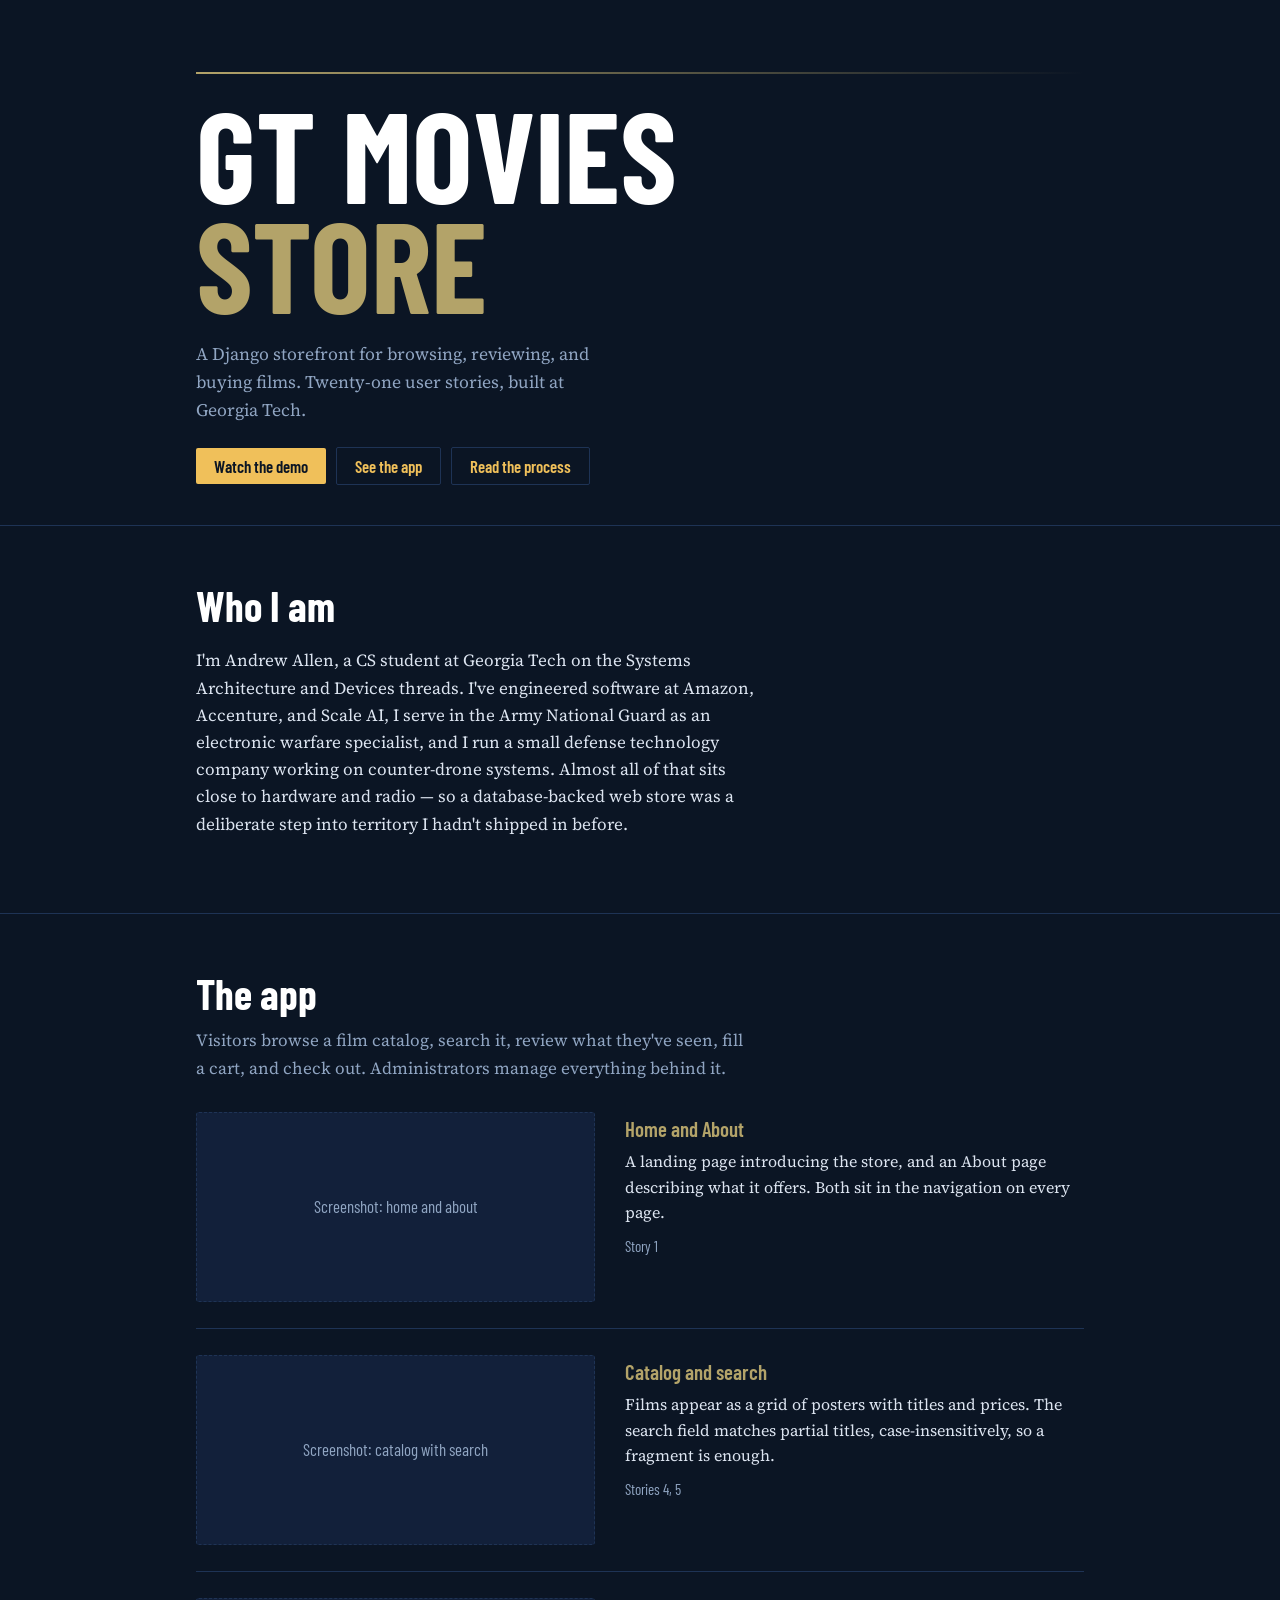
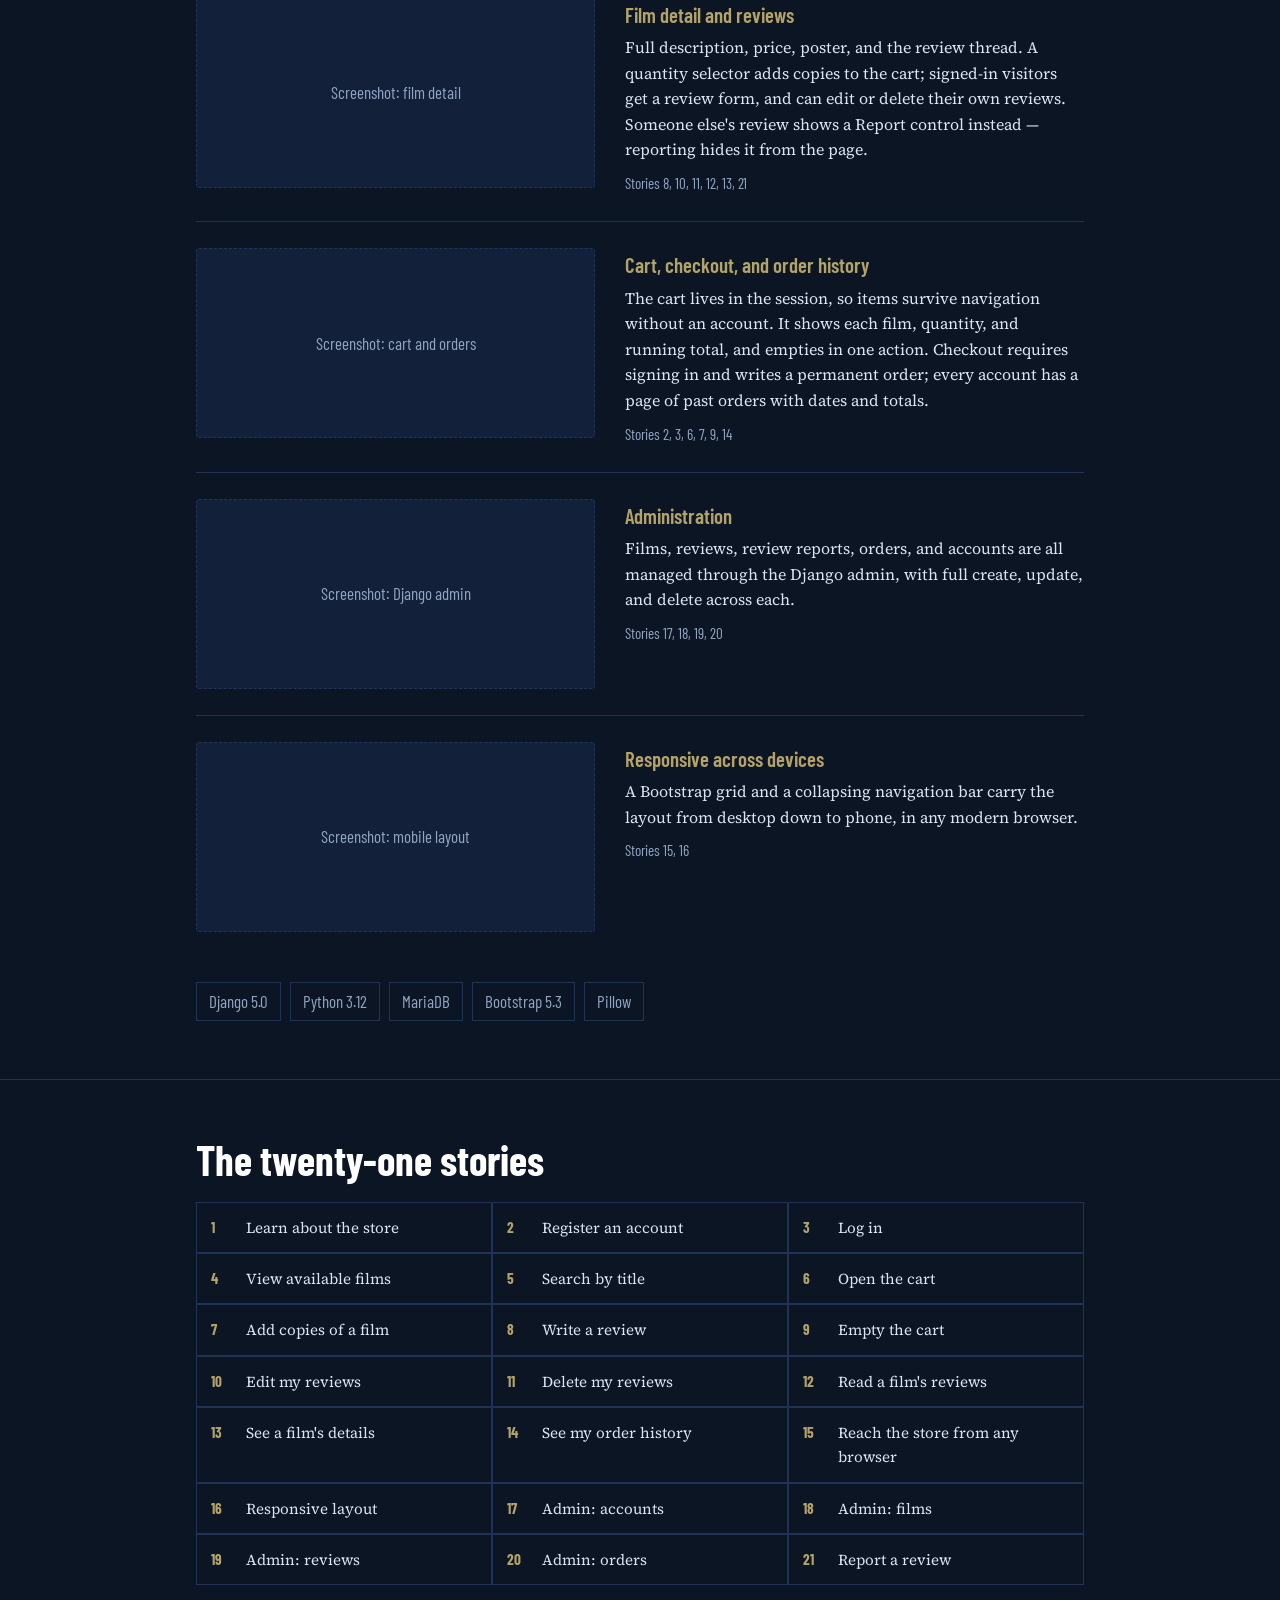
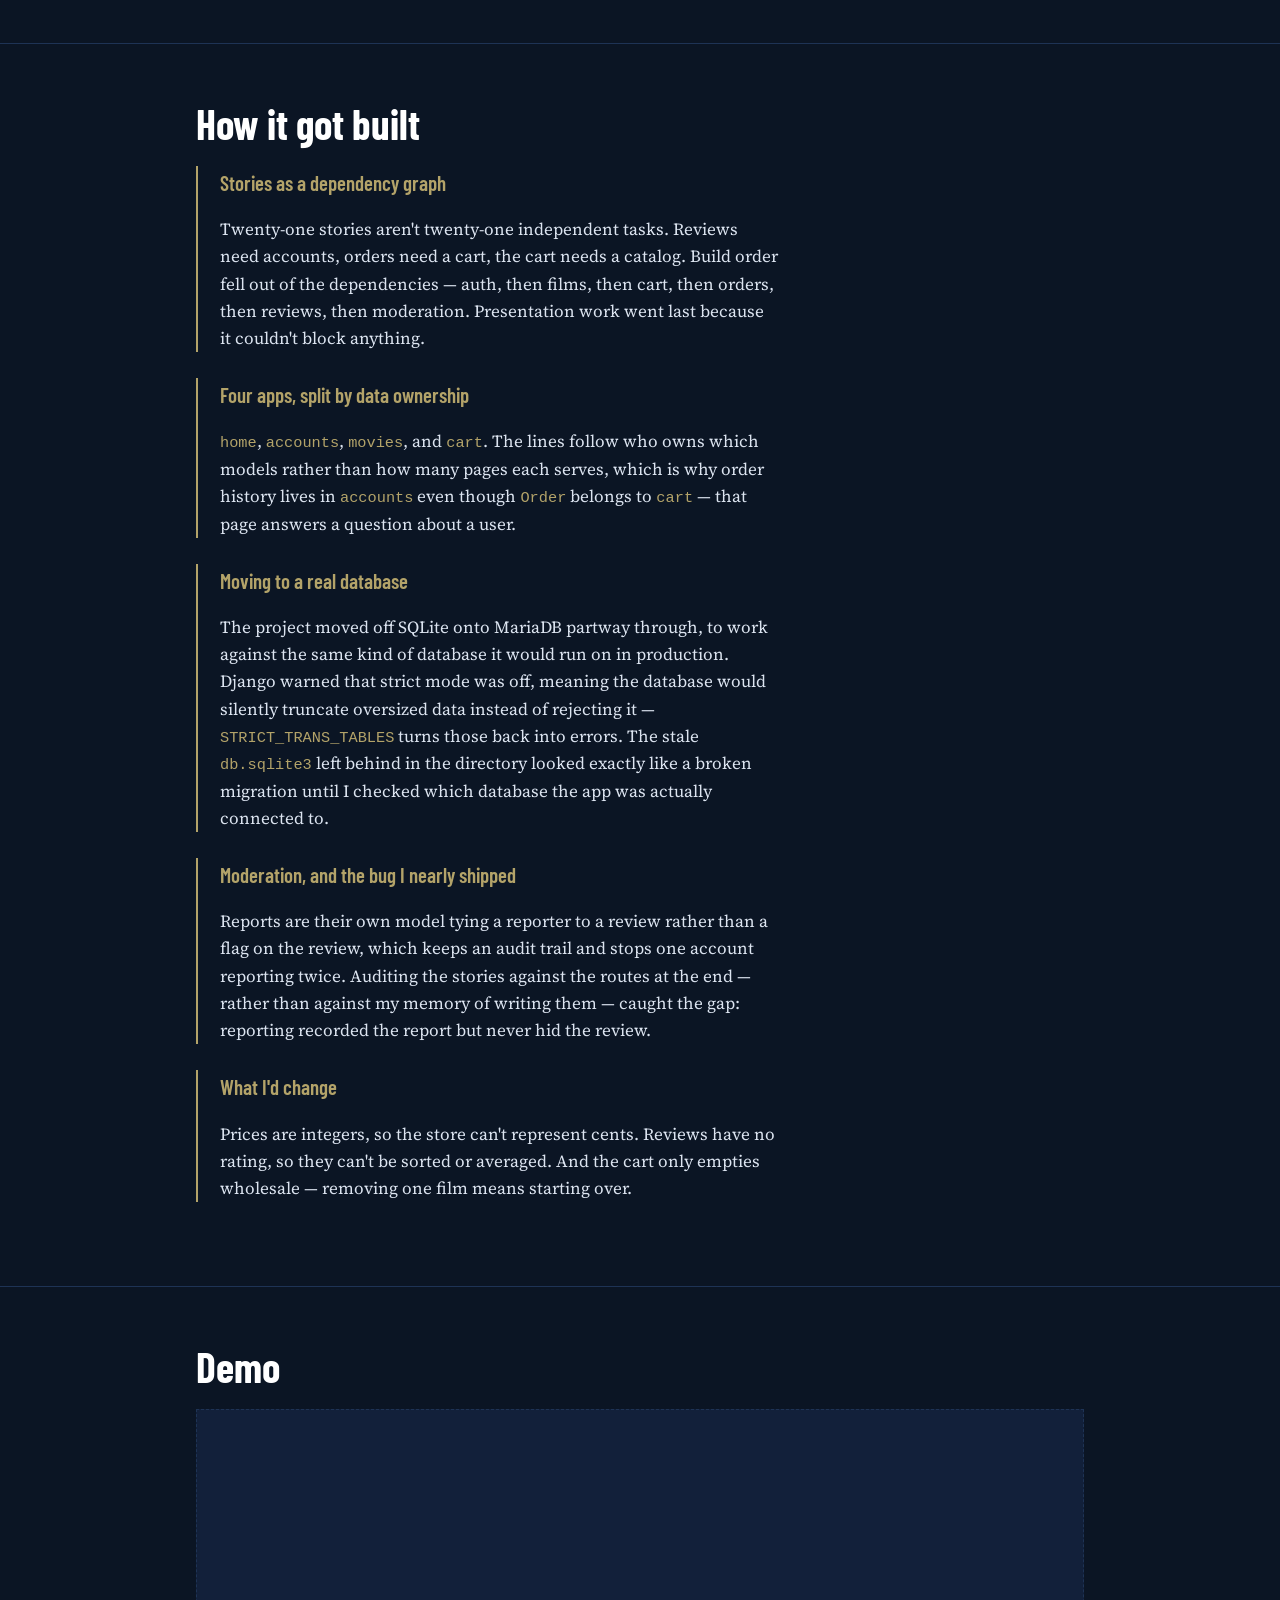
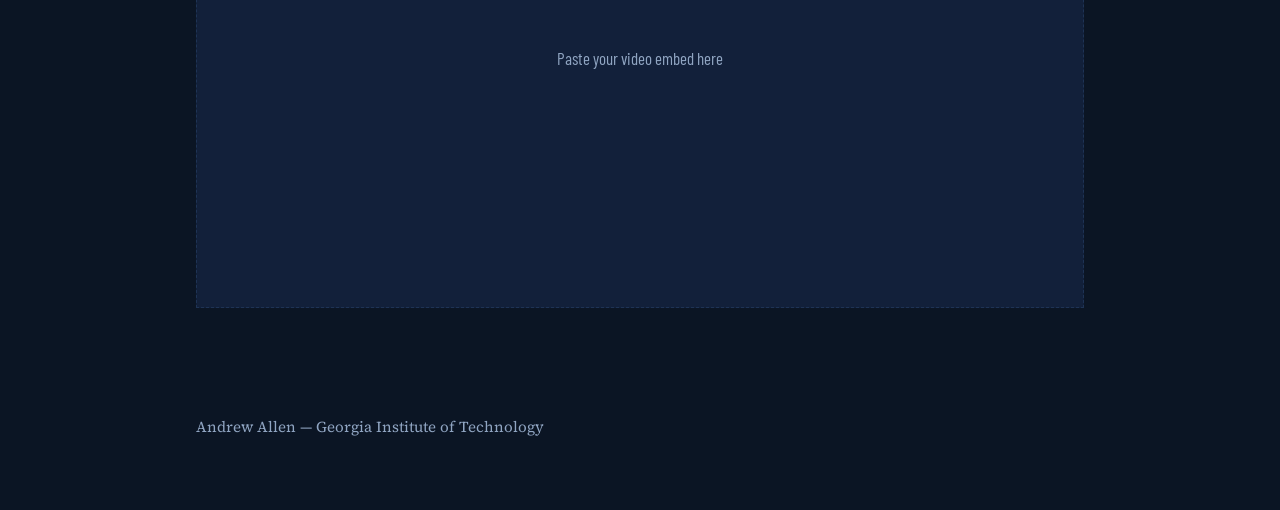
==== index.html @ 169faeeb "Create index.html for GT Movies Store website This HTML file serves as the main structure for the GT" ====
<!DOCTYPE html>
<html lang="en">
<head>
<meta charset="utf-8" />
<meta name="viewport" content="width=device-width, initial-scale=1" />
<title>GT Movies Store — Andrew Allen</title>
<link rel="preconnect" href="https://fonts.googleapis.com">
<link rel="preconnect" href="https://fonts.gstatic.com" crossorigin>
<link href="https://fonts.googleapis.com/css2?family=Barlow+Condensed:wght@500;600;700&family=Source+Serif+4:opsz,wght@8..60,400;8..60,600&display=swap" rel="stylesheet">
<style>
  :root{
    --bg:#0B1524;
    --surface:#12203A;
    --line:#1E3355;
    --gold:#B3A369;
    --amber:#F0C05A;
    --text:#DCE4F0;
    --muted:#90A5C2;
  }

  *{box-sizing:border-box;}
  html{scroll-behavior:smooth;}
  @media (prefers-reduced-motion: reduce){
    html{scroll-behavior:auto;}
    *{animation:none !important; transition:none !important;}
  }

  body{
    margin:0;
    background:var(--bg);
    color:var(--text);
    font-family:"Source Serif 4", Georgia, serif;
    font-size:1.0625rem;
    line-height:1.6;
    -webkit-font-smoothing:antialiased;
  }

  a{color:var(--amber); text-underline-offset:3px;}
  a:focus-visible{outline:2px solid var(--amber); outline-offset:3px;}

  code{font-family:ui-monospace, SFMono-Regular, Menlo, monospace; font-size:.9em; color:var(--gold);}

  .wrap{max-width:940px; margin:0 auto; padding:0 26px;}

  /* Hero */
  .marquee{border-bottom:1px solid var(--line); padding:72px 0 44px;}
  .marquee .rule{
    height:2px;
    background:linear-gradient(90deg, var(--gold), rgba(179,163,105,0));
    margin-bottom:24px;
  }
  .marquee h1{
    font-family:"Barlow Condensed", Impact, sans-serif;
    font-weight:700;
    text-transform:uppercase;
    font-size:clamp(3rem, 11vw, 8rem);
    line-height:.86;
    margin:0;
    color:#fff;
  }
  .marquee h1 span{display:block; color:var(--gold);}
  .standfirst{font-size:1.1rem; color:var(--muted); max-width:48ch; margin:22px 0 0;}
  .jump{display:flex; flex-wrap:wrap; gap:10px; margin:28px 0 0; padding:0; list-style:none;}
  .jump a{
    font-family:"Barlow Condensed", sans-serif;
    font-weight:600; font-size:1.05rem;
    color:var(--bg); background:var(--amber);
    padding:8px 18px; border-radius:2px; text-decoration:none;
  }
  .jump a.ghost{background:transparent; color:var(--amber); border:1px solid var(--line);}

  /* Sections */
  section{padding:58px 0; border-bottom:1px solid var(--line);}
  section:last-of-type{border-bottom:0;}
  h2{
    font-family:"Barlow Condensed", sans-serif;
    font-weight:700;
    font-size:clamp(1.8rem, 4vw, 2.6rem);
    line-height:1.05; margin:0 0 20px; color:#fff;
  }
  h3{
    font-family:"Barlow Condensed", sans-serif;
    font-weight:600; font-size:1.3rem;
    margin:0 0 4px; color:var(--gold);
  }
  p{max-width:62ch;}
  .lede{color:var(--muted); max-width:62ch; margin:-8px 0 30px;}

  /* Screens */
  .screen{
    display:grid;
    grid-template-columns:minmax(0,1fr) minmax(0,1.15fr);
    gap:30px; align-items:start;
    padding:26px 0; border-top:1px solid var(--line);
  }
  .screen:first-of-type{border-top:0; padding-top:0;}
  .screen p{margin:0; font-size:1rem;}
  .tag{
    display:block; margin-top:8px;
    font-family:"Barlow Condensed", sans-serif;
    font-size:.95rem; color:var(--muted);
  }
  .shot{
    background:var(--surface); border:1px dashed var(--line); border-radius:3px;
    min-height:190px; display:flex; align-items:center; justify-content:center;
    text-align:center; color:var(--muted);
    font-family:"Barlow Condensed", sans-serif; padding:18px;
  }
  .shot img{width:100%; height:auto; display:block; border-radius:3px;}

  /* Stories */
  .stories{
    list-style:none; padding:0; margin:0;
    display:grid; grid-template-columns:repeat(auto-fill, minmax(240px,1fr));
    gap:2px; background:var(--line); border:1px solid var(--line);
  }
  .stories li{
    background:var(--bg); padding:12px 14px;
    display:flex; gap:11px; align-items:baseline; font-size:.95rem;
  }
  .stories .n{
    font-family:"Barlow Condensed", sans-serif; font-weight:700;
    color:var(--gold); min-width:1.6em;
  }

  /* Process */
  .log{border-left:2px solid var(--gold); padding-left:22px; margin:0 0 26px;}

  .stack{list-style:none; padding:0; margin:24px 0 0; display:flex; flex-wrap:wrap; gap:9px;}
  .stack li{
    border:1px solid var(--line); padding:5px 12px;
    font-family:"Barlow Condensed", sans-serif; color:var(--muted);
  }

  /* Video */
  .video{
    background:var(--surface); border:1px dashed var(--line);
    aspect-ratio:16/9; display:flex; align-items:center; justify-content:center;
    text-align:center; padding:22px; color:var(--muted);
    font-family:"Barlow Condensed", sans-serif;
  }
  .video iframe{width:100%; height:100%; border:0;}

  footer{padding:34px 0 56px; color:var(--muted); font-size:.95rem;}


  @media (max-width:720px){
    .screen{grid-template-columns:1fr; gap:16px;}
    section{padding:44px 0;}
    .marquee{padding:48px 0 34px;}
  }
</style>
</head>
<body>

<header class="marquee">
  <div class="wrap">
    <div class="rule"></div>
    <h1>GT Movies<span>Store</span></h1>
    <p class="standfirst">A Django storefront for browsing, reviewing, and buying films. Twenty-one user stories, built at Georgia Tech.</p>
    <ul class="jump">
      <li><a href="#demo">Watch the demo</a></li>
      <li><a href="#app" class="ghost">See the app</a></li>
      <li><a href="#process" class="ghost">Read the process</a></li>
    </ul>
  </div>
</header>

<section id="about">
  <div class="wrap">
    <h2>Who I am</h2>
    <p>I'm Andrew Allen, a CS student at Georgia Tech on the Systems Architecture and Devices threads. I've engineered software at Amazon, Accenture, and Scale AI, I serve in the Army National Guard as an electronic warfare specialist, and I run a small defense technology company working on counter-drone systems. Almost all of that sits close to hardware and radio — so a database-backed web store was a deliberate step into territory I hadn't shipped in before.</p>
  </div>
</section>

<section id="app">
  <div class="wrap">
    <h2>The app</h2>
    <p class="lede">Visitors browse a film catalog, search it, review what they've seen, fill a cart, and check out. Administrators manage everything behind it.</p>

    <div class="screen">
      <div class="shot">Screenshot: home and about</div>
      <div>
        <h3>Home and About</h3>
        <p>A landing page introducing the store, and an About page describing what it offers. Both sit in the navigation on every page.</p>
        <span class="tag">Story 1</span>
      </div>
    </div>

    <div class="screen">
      <div class="shot">Screenshot: catalog with search</div>
      <div>
        <h3>Catalog and search</h3>
        <p>Films appear as a grid of posters with titles and prices. The search field matches partial titles, case-insensitively, so a fragment is enough.</p>
        <span class="tag">Stories 4, 5</span>
      </div>
    </div>

    <div class="screen">
      <div class="shot">Screenshot: film detail</div>
      <div>
        <h3>Film detail and reviews</h3>
        <p>Full description, price, poster, and the review thread. A quantity selector adds copies to the cart; signed-in visitors get a review form, and can edit or delete their own reviews. Someone else's review shows a Report control instead — reporting hides it from the page.</p>
        <span class="tag">Stories 8, 10, 11, 12, 13, 21</span>
      </div>
    </div>

    <div class="screen">
      <div class="shot">Screenshot: cart and orders</div>
      <div>
        <h3>Cart, checkout, and order history</h3>
        <p>The cart lives in the session, so items survive navigation without an account. It shows each film, quantity, and running total, and empties in one action. Checkout requires signing in and writes a permanent order; every account has a page of past orders with dates and totals.</p>
        <span class="tag">Stories 2, 3, 6, 7, 9, 14</span>
      </div>
    </div>

    <div class="screen">
      <div class="shot">Screenshot: Django admin</div>
      <div>
        <h3>Administration</h3>
        <p>Films, reviews, review reports, orders, and accounts are all managed through the Django admin, with full create, update, and delete across each.</p>
        <span class="tag">Stories 17, 18, 19, 20</span>
      </div>
    </div>

    <div class="screen">
      <div class="shot">Screenshot: mobile layout</div>
      <div>
        <h3>Responsive across devices</h3>
        <p>A Bootstrap grid and a collapsing navigation bar carry the layout from desktop down to phone, in any modern browser.</p>
        <span class="tag">Stories 15, 16</span>
      </div>
    </div>

    <ul class="stack">
      <li>Django 5.0</li>
      <li>Python 3.12</li>
      <li>MariaDB</li>
      <li>Bootstrap 5.3</li>
      <li>Pillow</li>
    </ul>
  </div>
</section>

<section id="stories">
  <div class="wrap">
    <h2>The twenty-one stories</h2>
    <ul class="stories">
      <li><span class="n">1</span><span>Learn about the store</span></li>
      <li><span class="n">2</span><span>Register an account</span></li>
      <li><span class="n">3</span><span>Log in</span></li>
      <li><span class="n">4</span><span>View available films</span></li>
      <li><span class="n">5</span><span>Search by title</span></li>
      <li><span class="n">6</span><span>Open the cart</span></li>
      <li><span class="n">7</span><span>Add copies of a film</span></li>
      <li><span class="n">8</span><span>Write a review</span></li>
      <li><span class="n">9</span><span>Empty the cart</span></li>
      <li><span class="n">10</span><span>Edit my reviews</span></li>
      <li><span class="n">11</span><span>Delete my reviews</span></li>
      <li><span class="n">12</span><span>Read a film's reviews</span></li>
      <li><span class="n">13</span><span>See a film's details</span></li>
      <li><span class="n">14</span><span>See my order history</span></li>
      <li><span class="n">15</span><span>Reach the store from any browser</span></li>
      <li><span class="n">16</span><span>Responsive layout</span></li>
      <li><span class="n">17</span><span>Admin: accounts</span></li>
      <li><span class="n">18</span><span>Admin: films</span></li>
      <li><span class="n">19</span><span>Admin: reviews</span></li>
      <li><span class="n">20</span><span>Admin: orders</span></li>
      <li><span class="n">21</span><span>Report a review</span></li>
    </ul>
  </div>
</section>

<section id="process">
  <div class="wrap">
    <h2>How it got built</h2>

    <div class="log">
      <h3>Stories as a dependency graph</h3>
      <p>Twenty-one stories aren't twenty-one independent tasks. Reviews need accounts, orders need a cart, the cart needs a catalog. Build order fell out of the dependencies — auth, then films, then cart, then orders, then reviews, then moderation. Presentation work went last because it couldn't block anything.</p>
    </div>

    <div class="log">
      <h3>Four apps, split by data ownership</h3>
      <p><code>home</code>, <code>accounts</code>, <code>movies</code>, and <code>cart</code>. The lines follow who owns which models rather than how many pages each serves, which is why order history lives in <code>accounts</code> even though <code>Order</code> belongs to <code>cart</code> — that page answers a question about a user.</p>
    </div>

    <div class="log">
      <h3>Moving to a real database</h3>
      <!-- Optional: add a sentence here on why you moved off SQLite. -->
      <p>The project moved off SQLite onto MariaDB partway through, to work against the same kind of database it would run on in production. Django warned that strict mode was off, meaning the database would silently truncate oversized data instead of rejecting it — <code>STRICT_TRANS_TABLES</code> turns those back into errors. The stale <code>db.sqlite3</code> left behind in the directory looked exactly like a broken migration until I checked which database the app was actually connected to.</p>
    </div>

    <div class="log">
      <h3>Moderation, and the bug I nearly shipped</h3>
      <p>Reports are their own model tying a reporter to a review rather than a flag on the review, which keeps an audit trail and stops one account reporting twice. Auditing the stories against the routes at the end — rather than against my memory of writing them — caught the gap: reporting recorded the report but never hid the review.</p>
    </div>

    <div class="log">
      <h3>What I'd change</h3>
      <p>Prices are integers, so the store can't represent cents. Reviews have no rating, so they can't be sorted or averaged. And the cart only empties wholesale — removing one film means starting over.</p>
    </div>
  </div>
</section>

<section id="demo">
  <div class="wrap">
    <h2>Demo</h2>
    <div class="video">
      <!--
        Replace with your embed:
        <iframe src="https://www.youtube.com/embed/VIDEO_ID"
                title="GT Movies Store demo" allowfullscreen></iframe>
      -->
      Paste your video embed here
    </div>
  </div>
</section>

<footer>
  <div class="wrap">
    <!-- Optional: add your live site and a contact link here. -->
    <p>Andrew Allen — Georgia Institute of Technology</p>
  </div>
</footer>

</body>
</html>
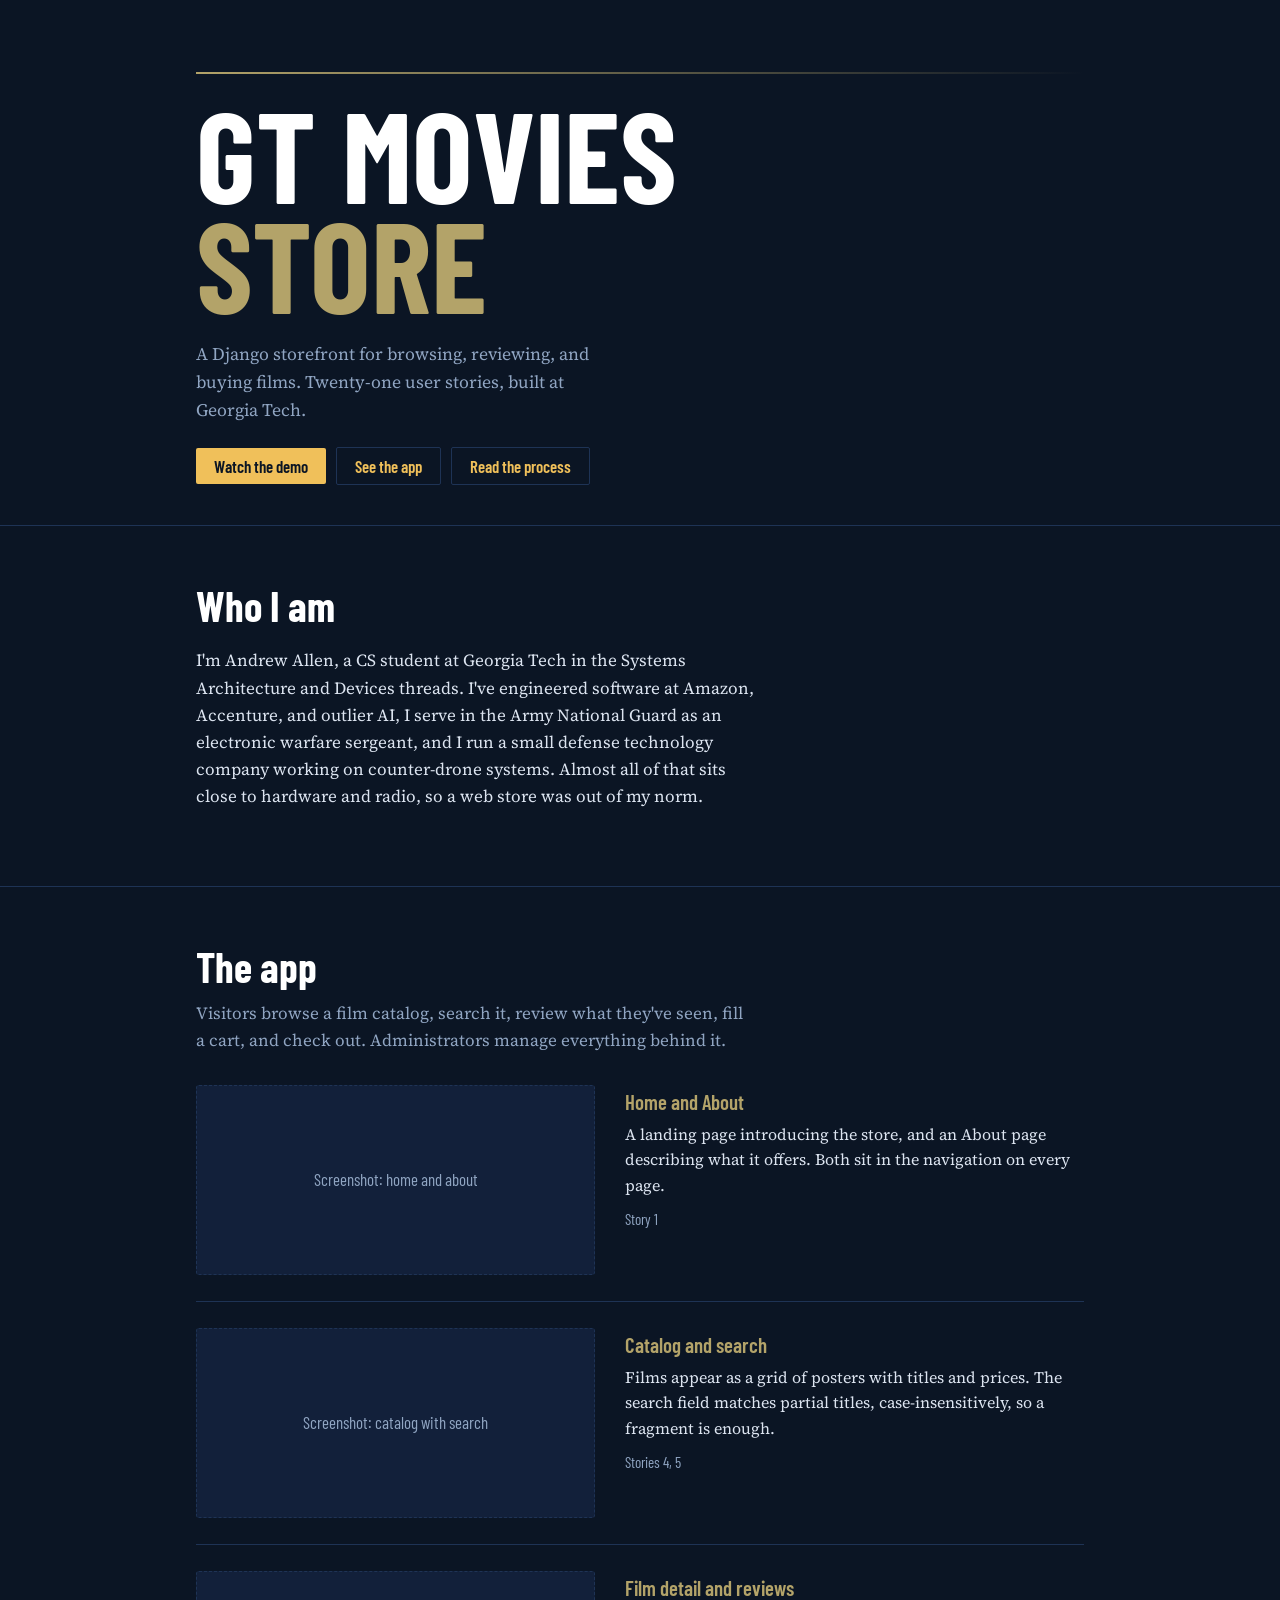
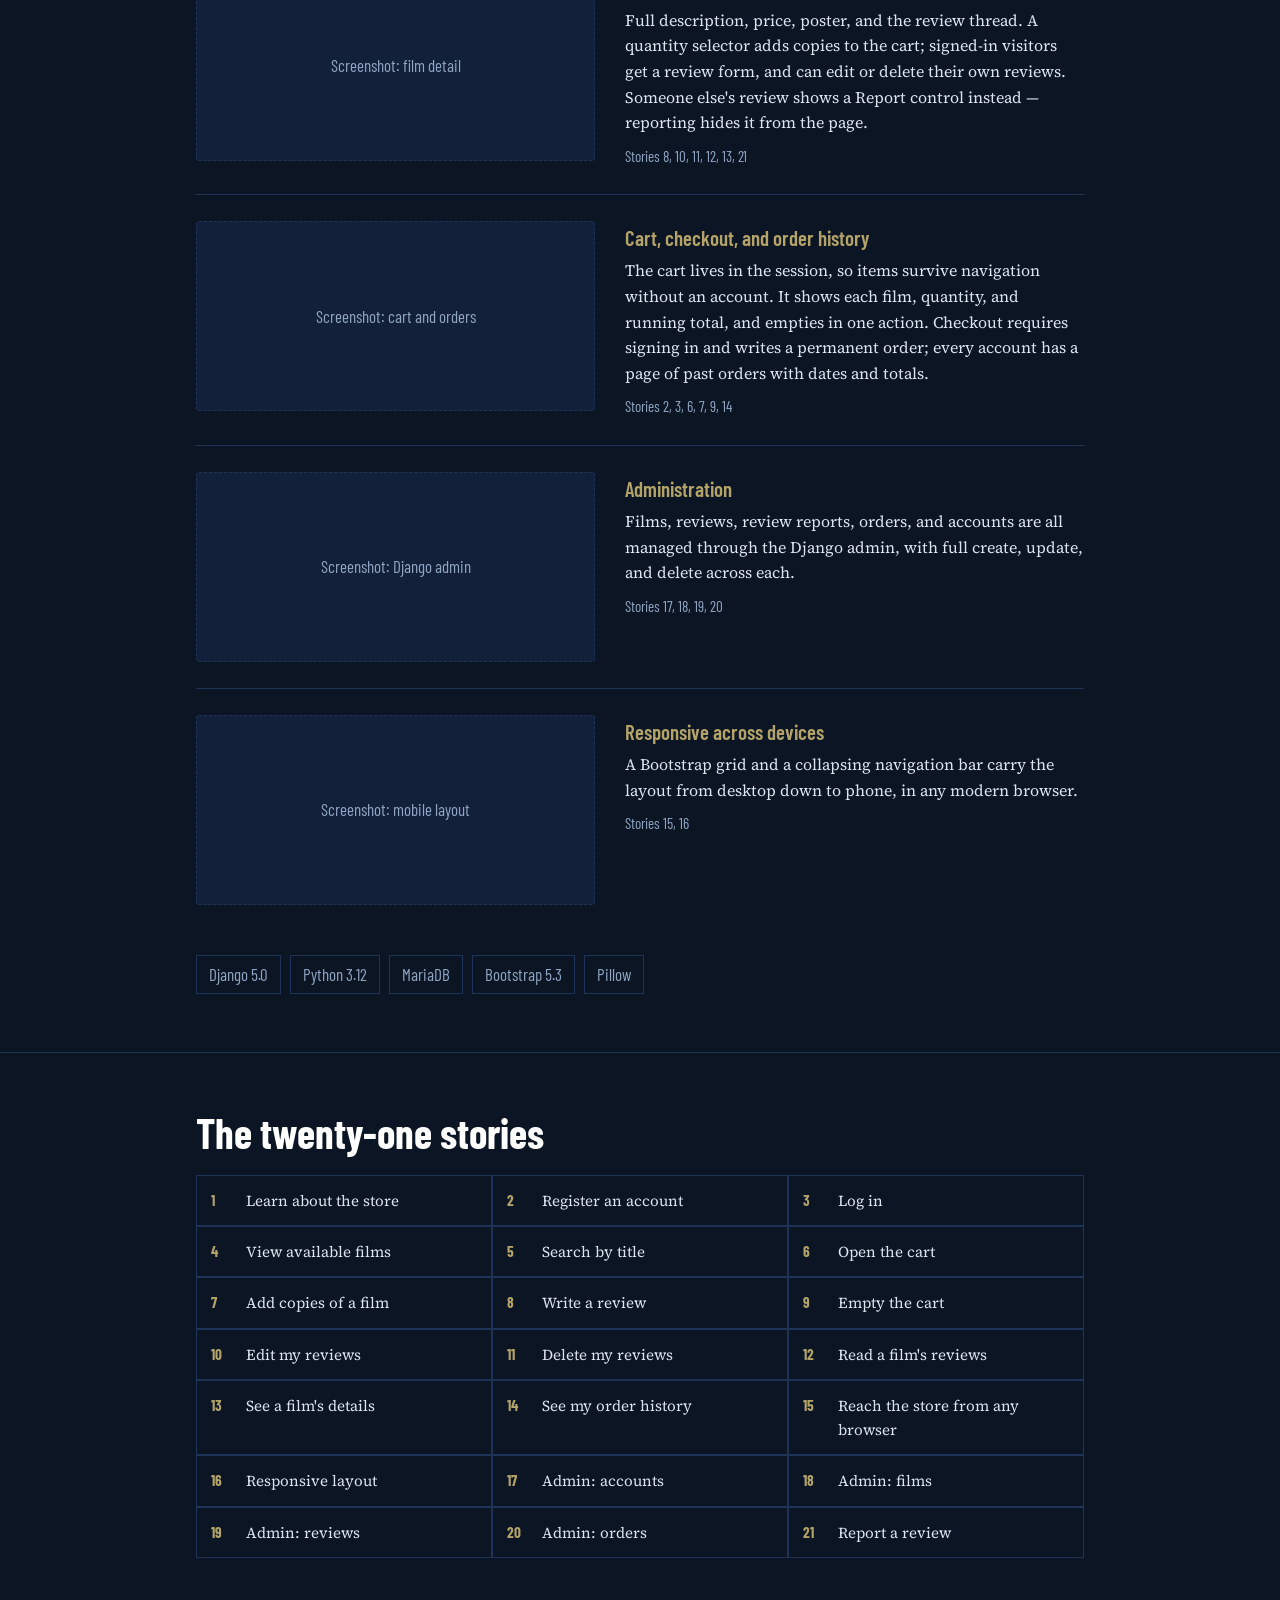
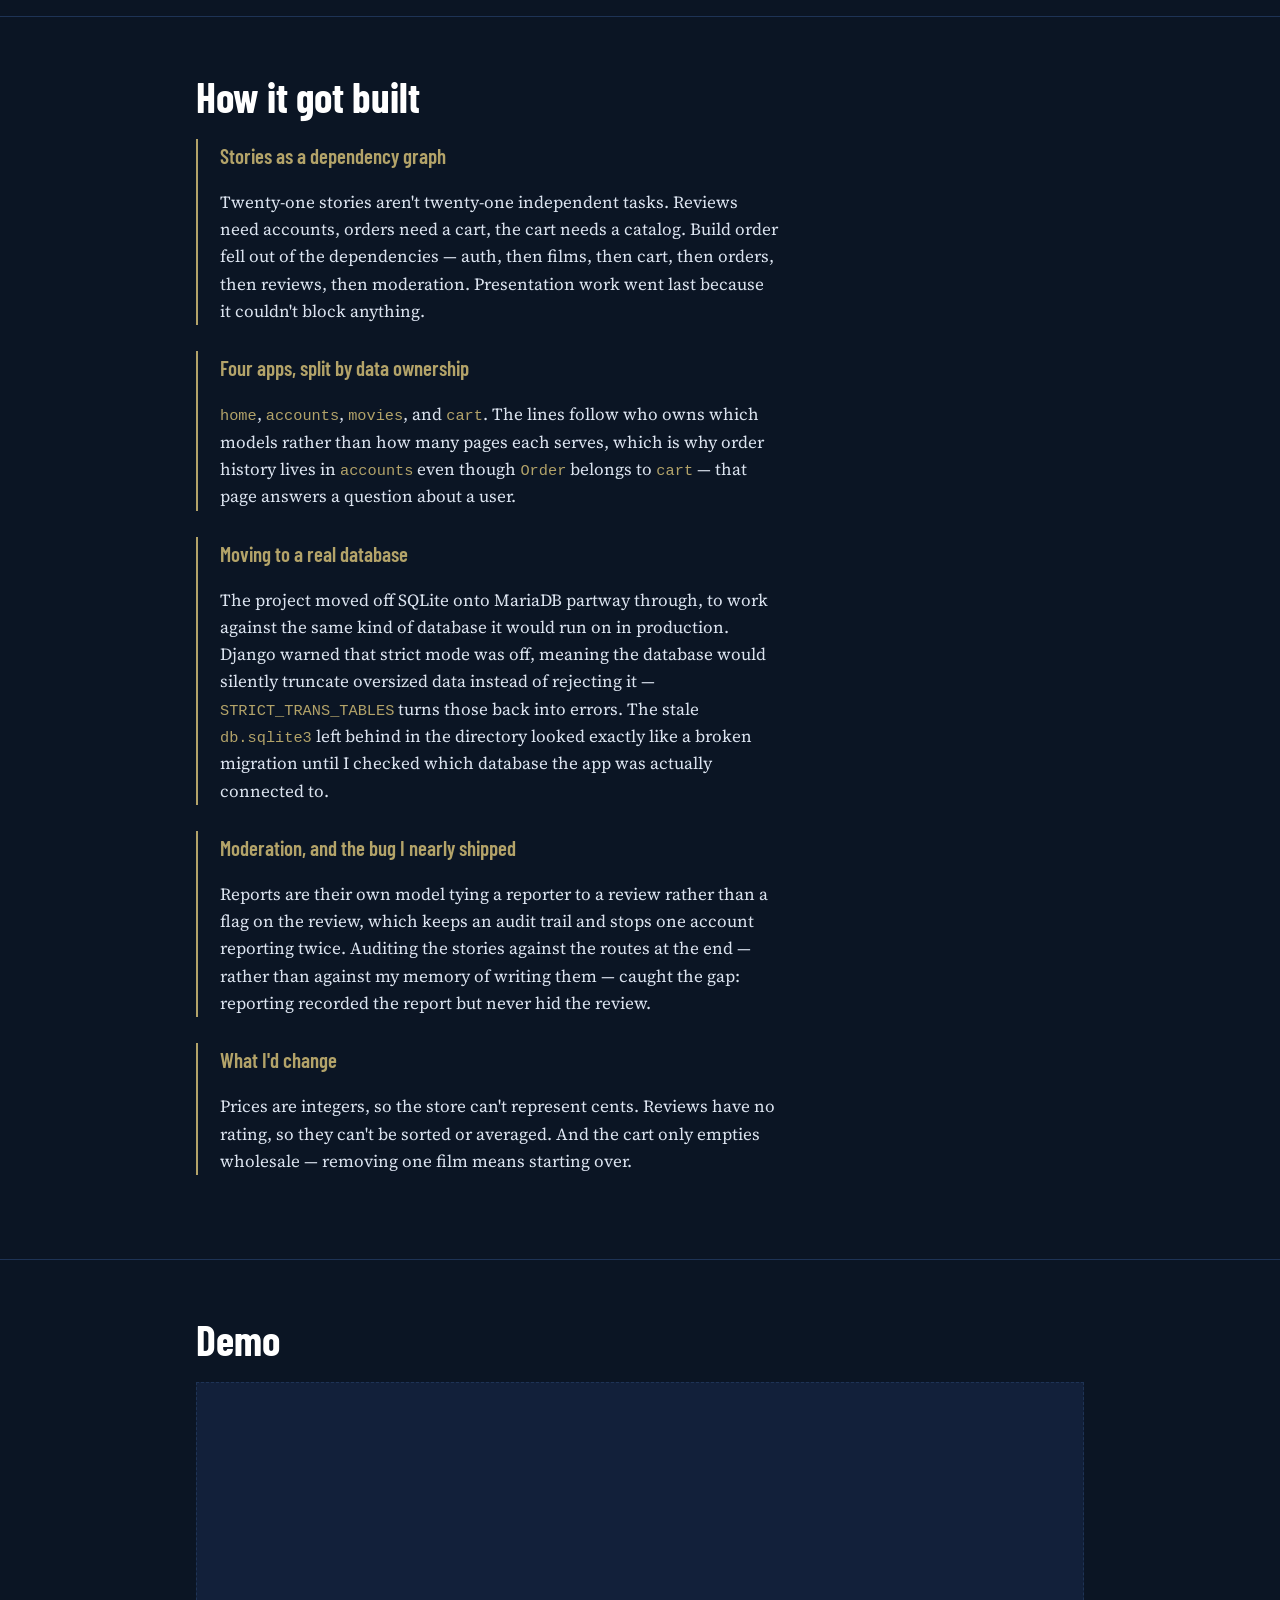
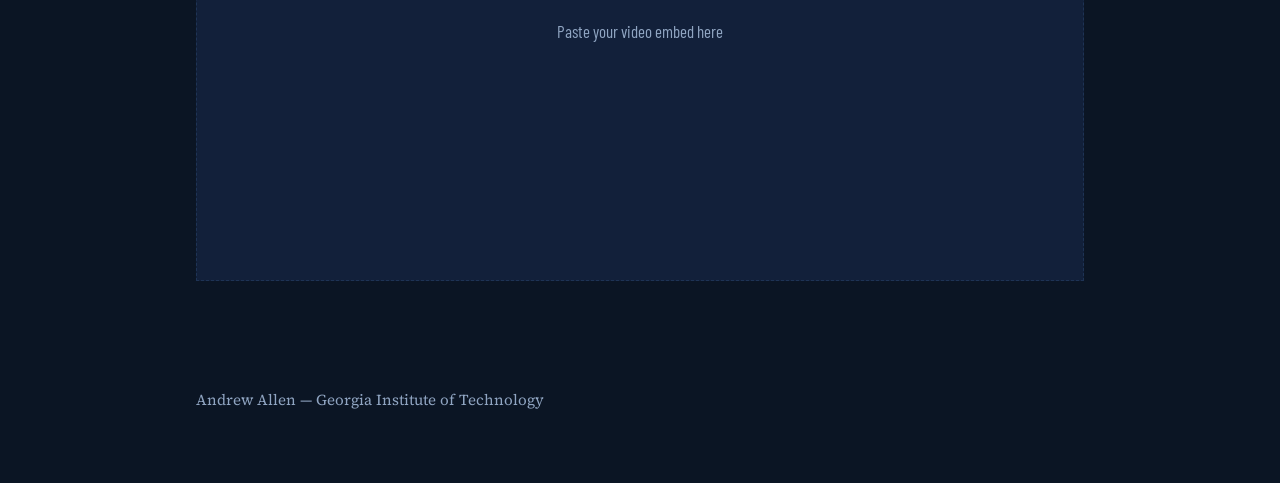
==== commit ef4723bb: "Update personal description in about section" ====
--- a/index.html
+++ b/index.html
@@ -169,7 +169,7 @@
 <section id="about">
   <div class="wrap">
     <h2>Who I am</h2>
-    <p>I'm Andrew Allen, a CS student at Georgia Tech on the Systems Architecture and Devices threads. I've engineered software at Amazon, Accenture, and Scale AI, I serve in the Army National Guard as an electronic warfare specialist, and I run a small defense technology company working on counter-drone systems. Almost all of that sits close to hardware and radio — so a database-backed web store was a deliberate step into territory I hadn't shipped in before.</p>
+    <p>I'm Andrew Allen, a CS student at Georgia Tech in the Systems Architecture and Devices threads. I've engineered software at Amazon, Accenture, and outlier AI, I serve in the Army National Guard as an electronic warfare sergeant, and I run a small defense technology company working on counter-drone systems. Almost all of that sits close to hardware and radio, so a web store was out of my norm.</p>
   </div>
 </section>
 
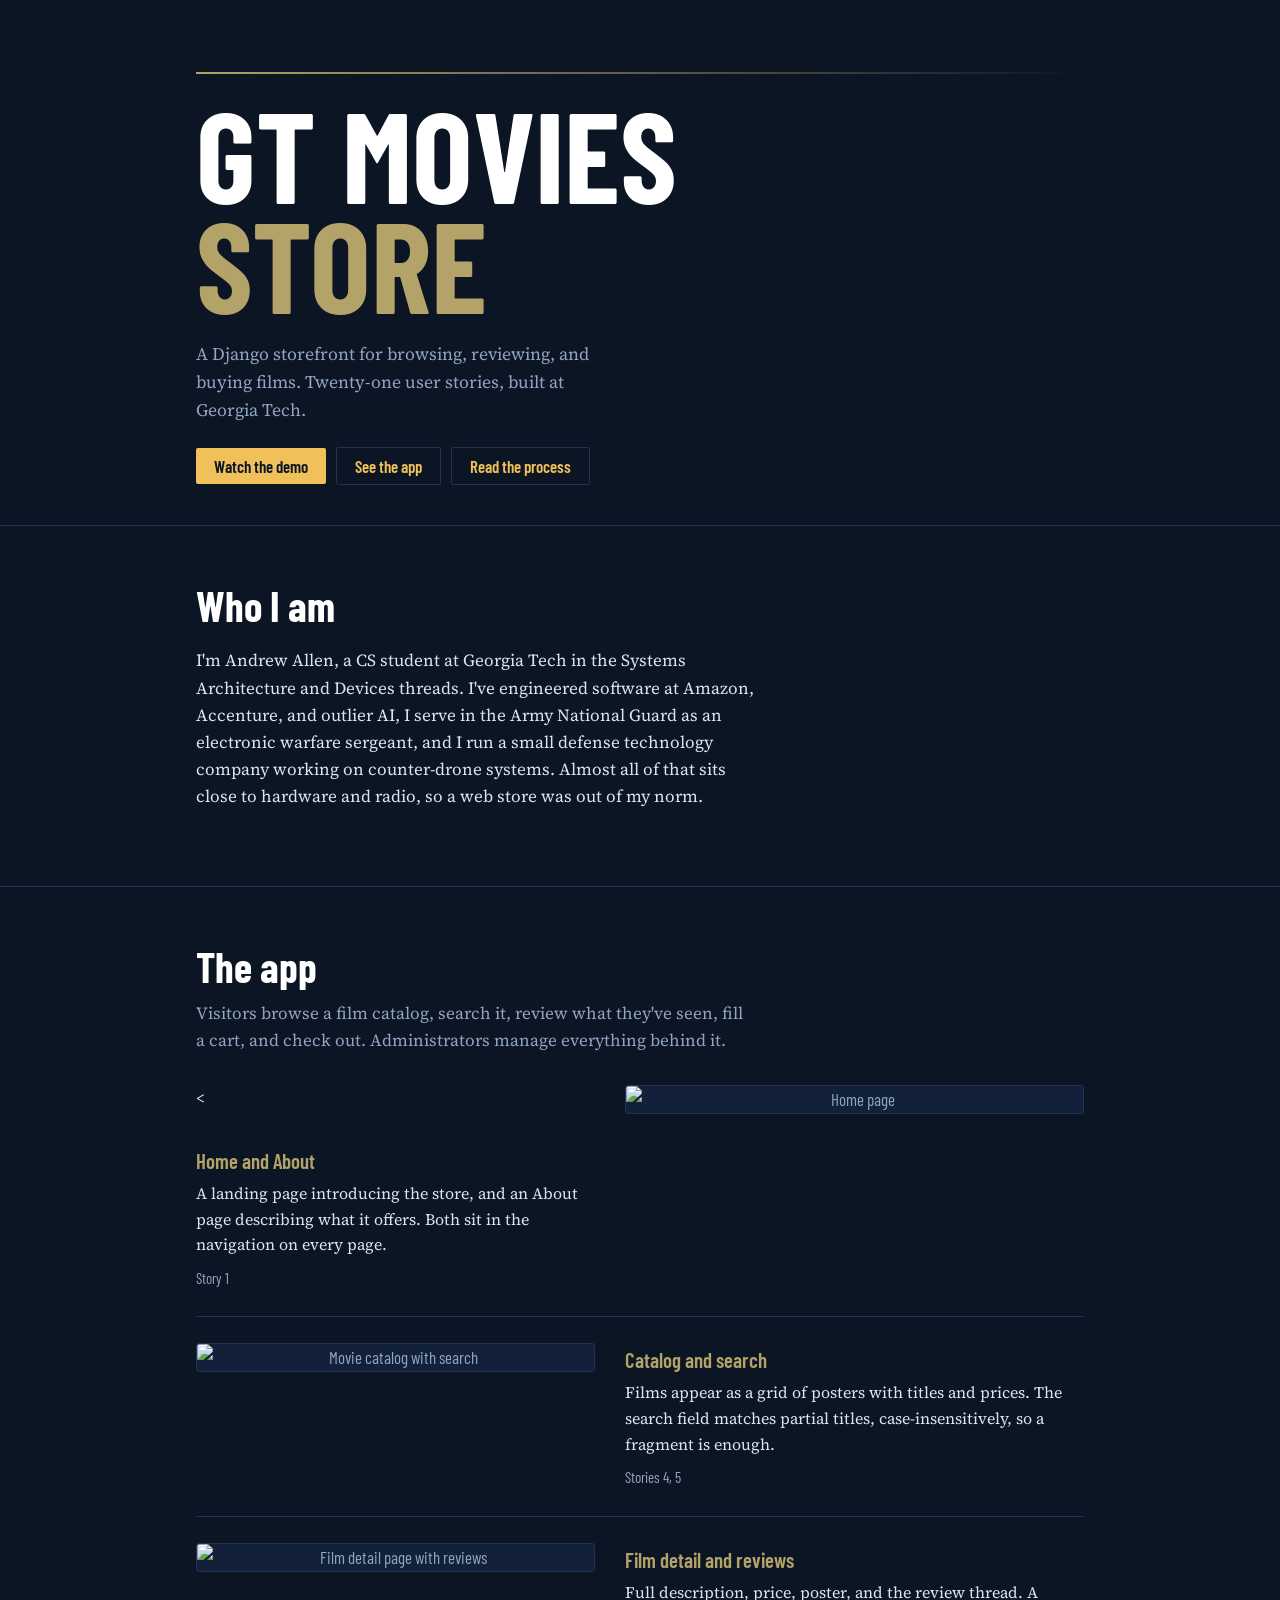
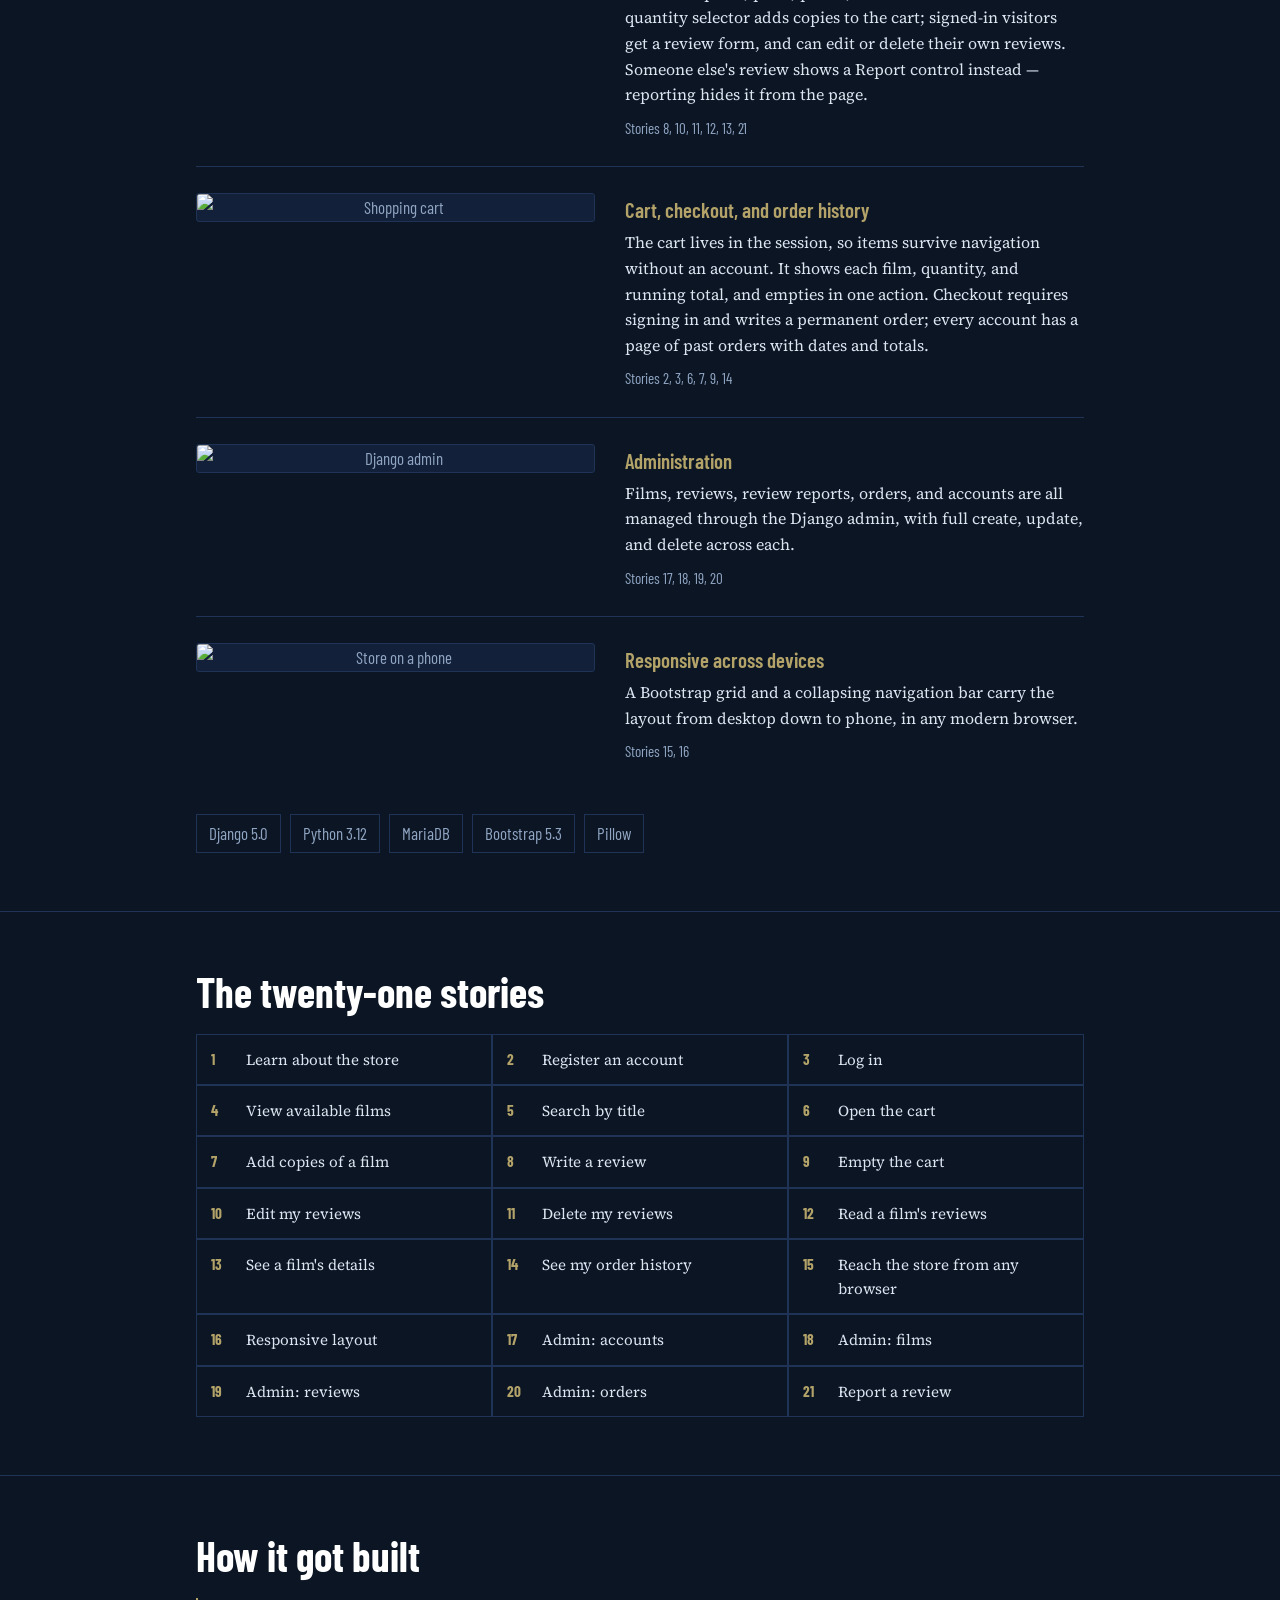
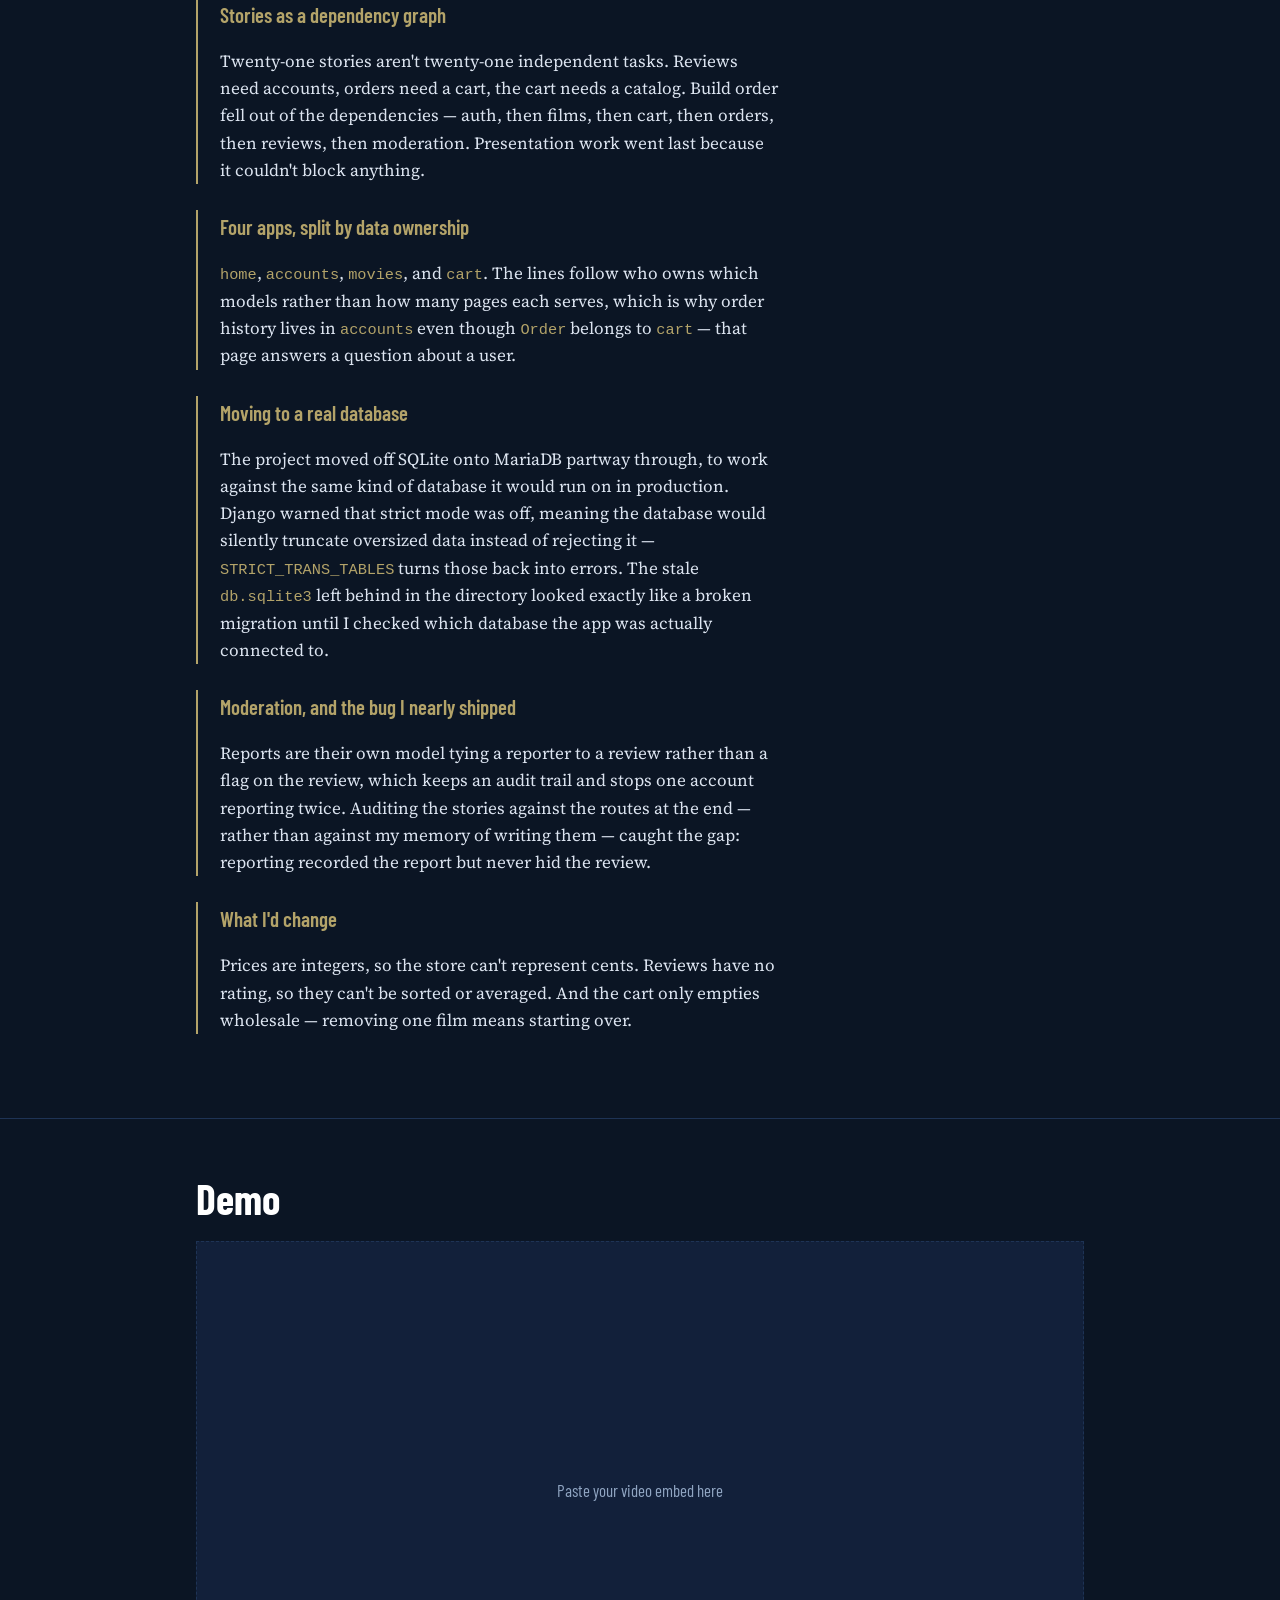
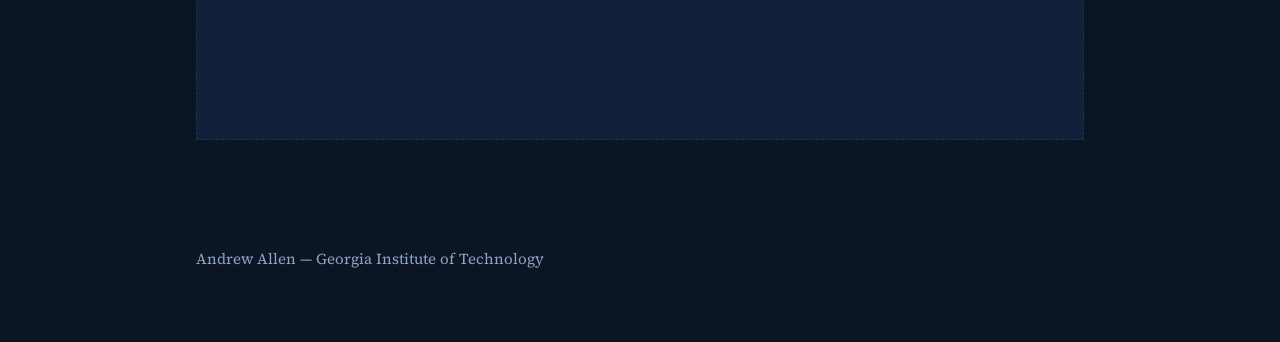
==== commit e65c8015: "Add screenshots to project descriptions in index.html" ====
--- a/index.html
+++ b/index.html
@@ -107,6 +107,7 @@
     font-family:"Barlow Condensed", sans-serif; padding:18px;
   }
   .shot img{width:100%; height:auto; display:block; border-radius:3px;}
+  .shot:has(img){border:1px solid var(--line); padding:0; min-height:0;}
 
   /* Stories */
   .stories{
@@ -179,7 +180,7 @@
     <p class="lede">Visitors browse a film catalog, search it, review what they've seen, fill a cart, and check out. Administrators manage everything behind it.</p>
 
     <div class="screen">
-      <div class="shot">Screenshot: home and about</div>
+      <<div class="shot"><img src="images/home.png" alt="Home page"></div>
       <div>
         <h3>Home and About</h3>
         <p>A landing page introducing the store, and an About page describing what it offers. Both sit in the navigation on every page.</p>
@@ -188,7 +189,7 @@
     </div>
 
     <div class="screen">
-      <div class="shot">Screenshot: catalog with search</div>
+      <div class="shot"><img src="images/catalog.png" alt="Movie catalog with search"></div>
       <div>
         <h3>Catalog and search</h3>
         <p>Films appear as a grid of posters with titles and prices. The search field matches partial titles, case-insensitively, so a fragment is enough.</p>
@@ -197,7 +198,7 @@
     </div>
 
     <div class="screen">
-      <div class="shot">Screenshot: film detail</div>
+      <div class="shot"><img src="images/detail.png" alt="Film detail page with reviews"></div>
       <div>
         <h3>Film detail and reviews</h3>
         <p>Full description, price, poster, and the review thread. A quantity selector adds copies to the cart; signed-in visitors get a review form, and can edit or delete their own reviews. Someone else's review shows a Report control instead — reporting hides it from the page.</p>
@@ -206,7 +207,7 @@
     </div>
 
     <div class="screen">
-      <div class="shot">Screenshot: cart and orders</div>
+      <div class="shot"><img src="images/cart.png" alt="Shopping cart"></div>
       <div>
         <h3>Cart, checkout, and order history</h3>
         <p>The cart lives in the session, so items survive navigation without an account. It shows each film, quantity, and running total, and empties in one action. Checkout requires signing in and writes a permanent order; every account has a page of past orders with dates and totals.</p>
@@ -215,7 +216,7 @@
     </div>
 
     <div class="screen">
-      <div class="shot">Screenshot: Django admin</div>
+      <div class="shot"><img src="images/admin.png" alt="Django admin"></div>
       <div>
         <h3>Administration</h3>
         <p>Films, reviews, review reports, orders, and accounts are all managed through the Django admin, with full create, update, and delete across each.</p>
@@ -224,7 +225,7 @@
     </div>
 
     <div class="screen">
-      <div class="shot">Screenshot: mobile layout</div>
+      <div class="shot"><img src="images/mobile.png" alt="Store on a phone"></div>
       <div>
         <h3>Responsive across devices</h3>
         <p>A Bootstrap grid and a collapsing navigation bar carry the layout from desktop down to phone, in any modern browser.</p>
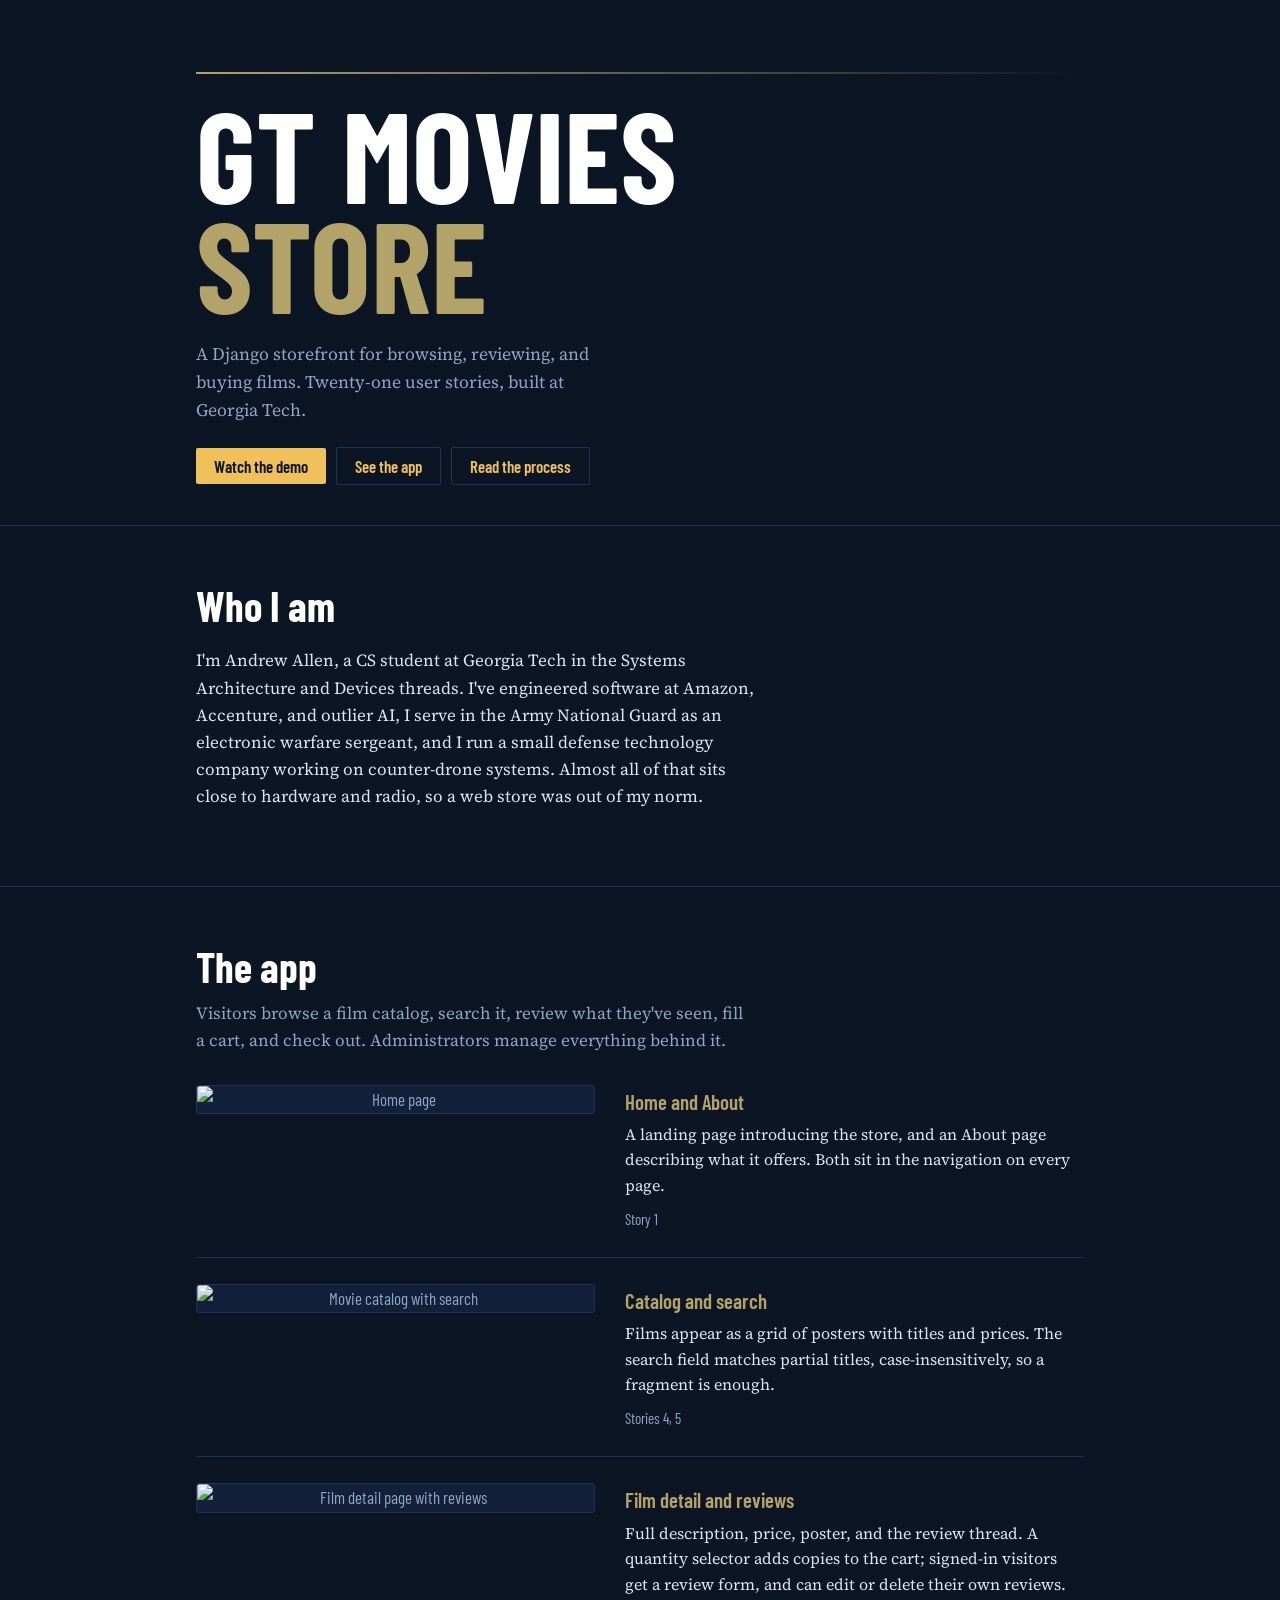
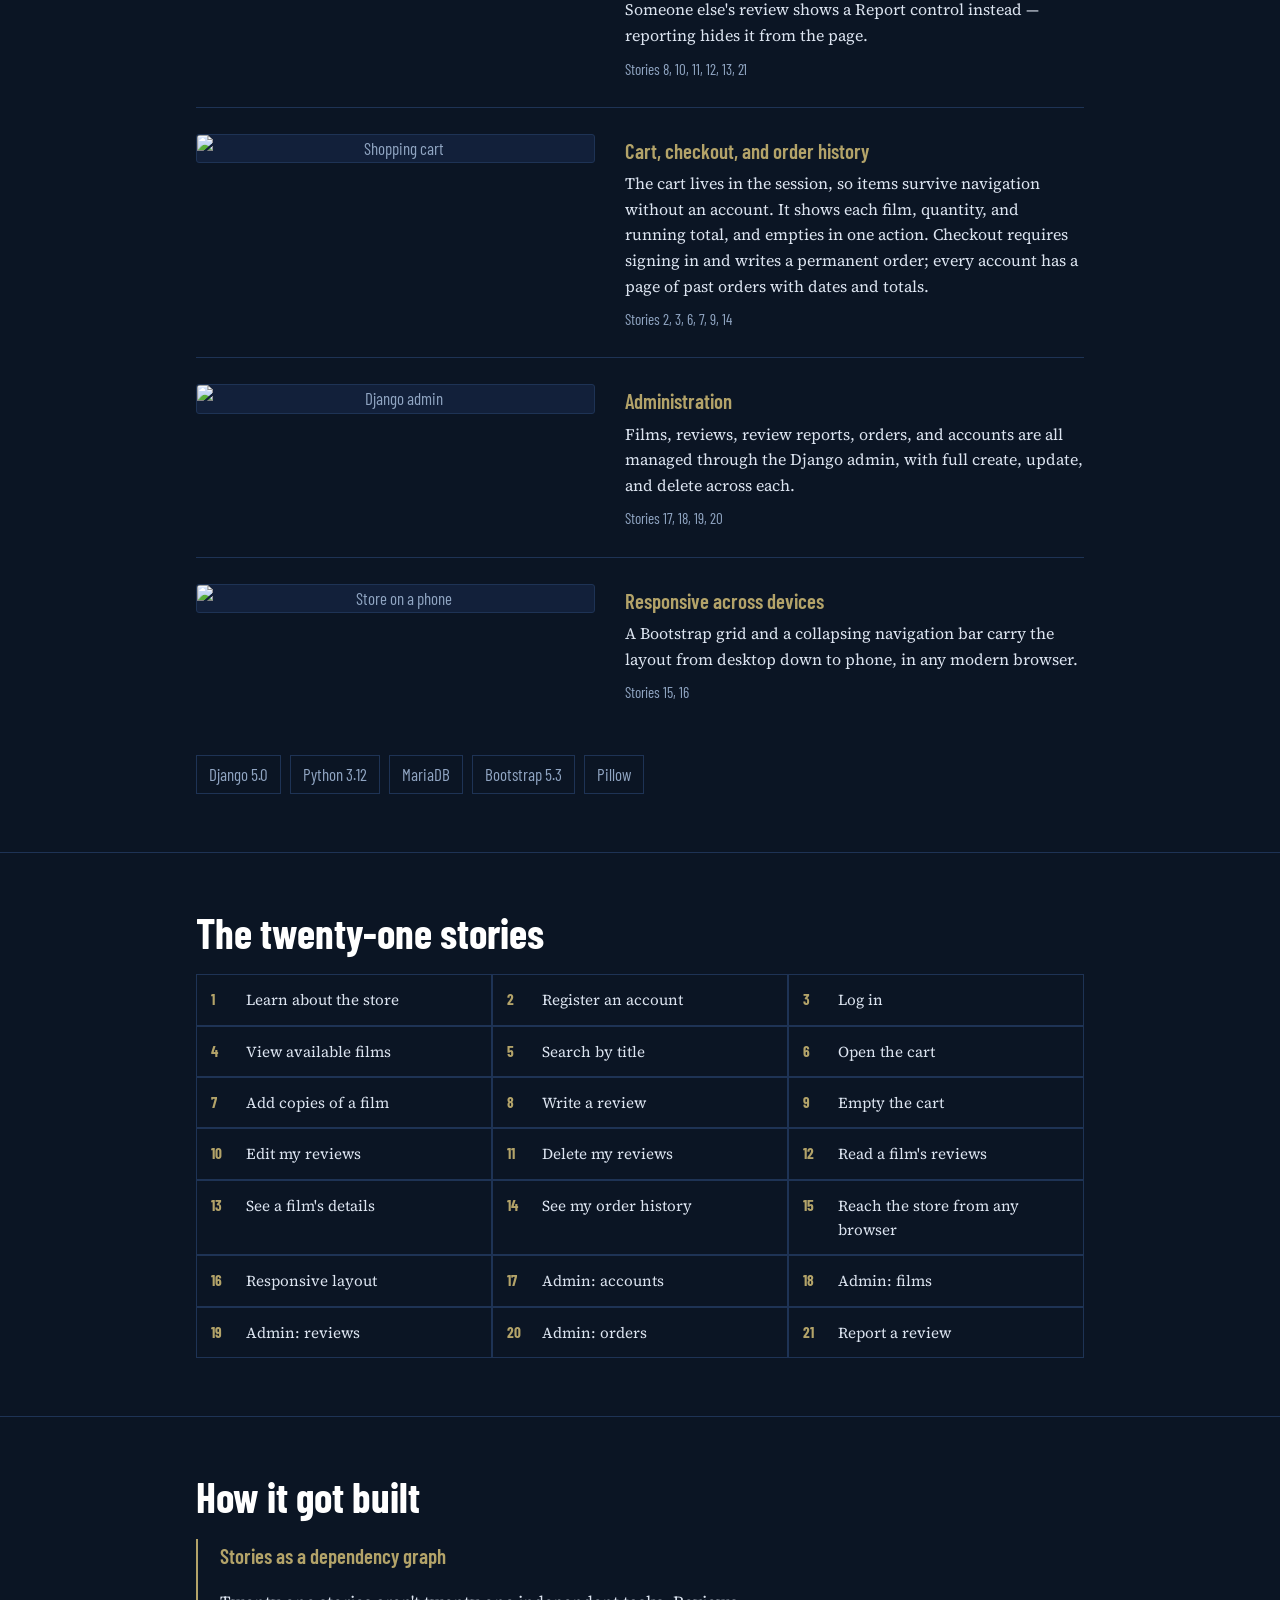
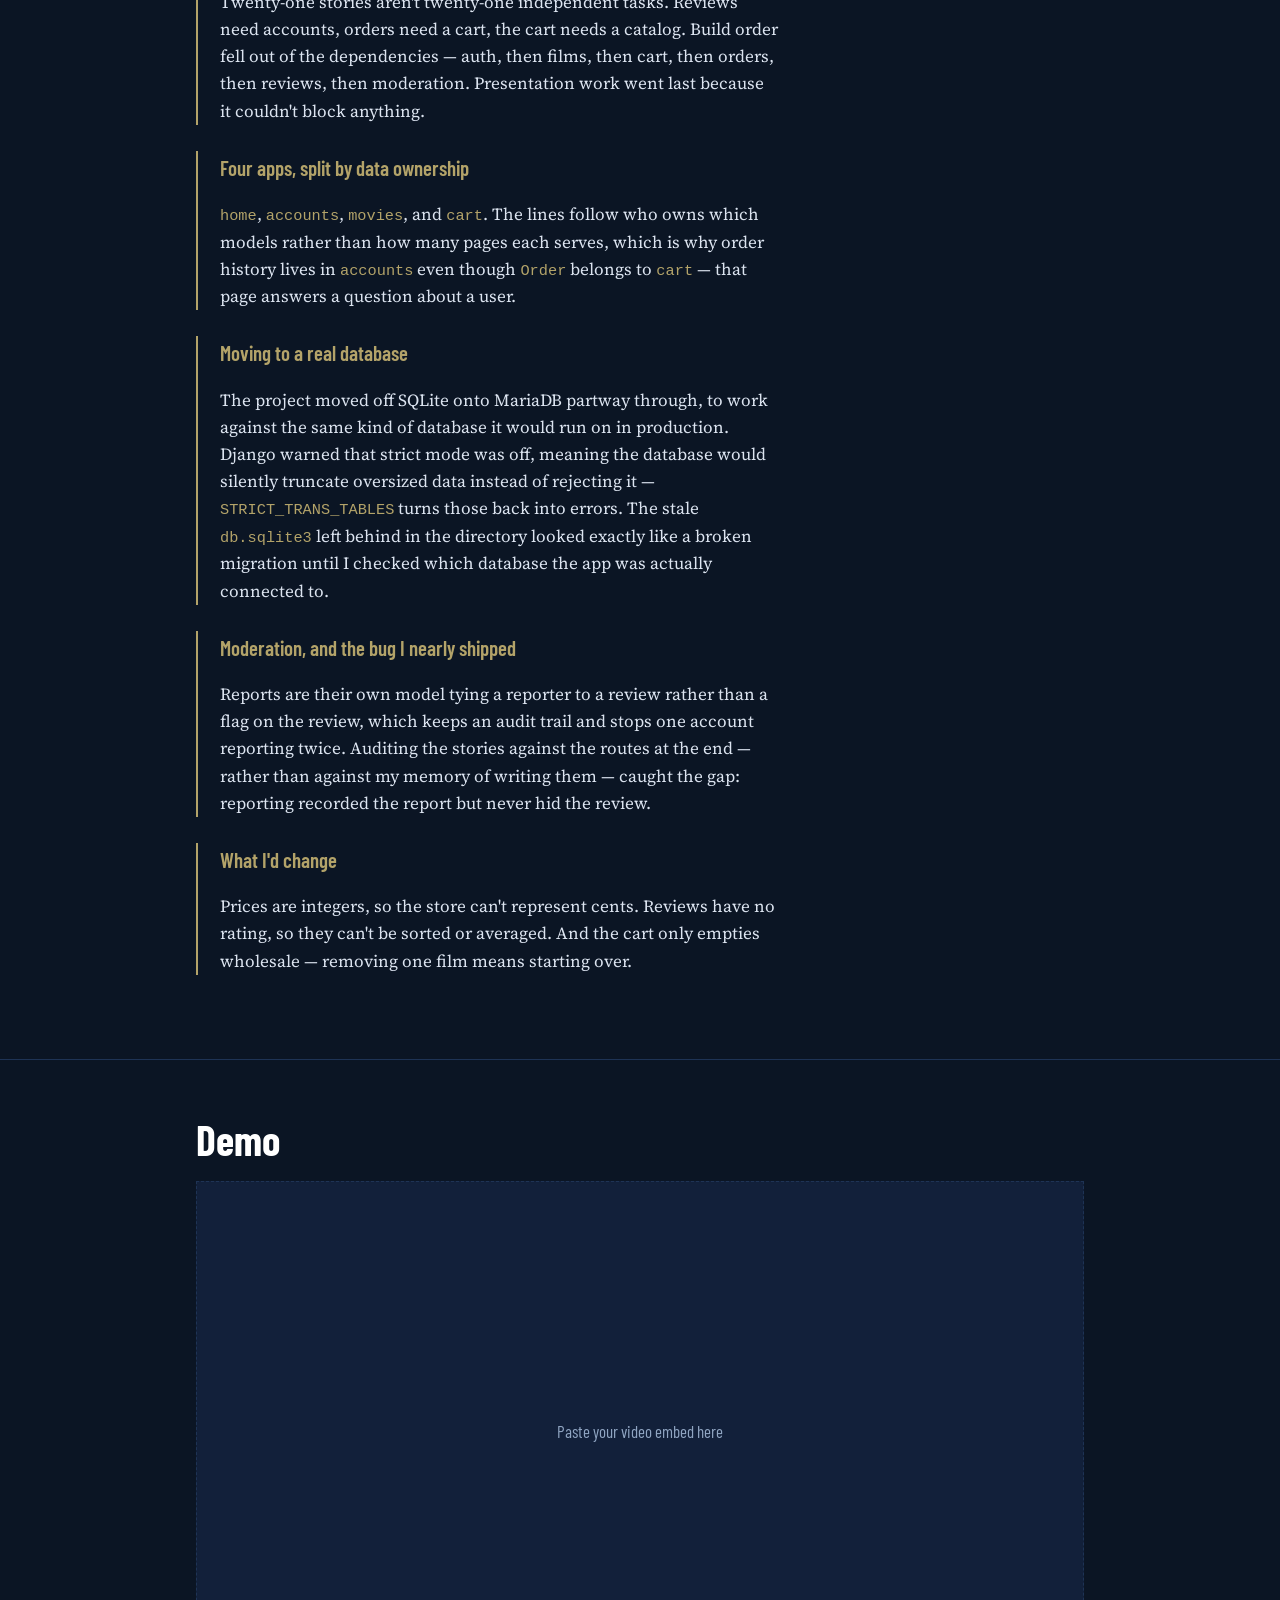
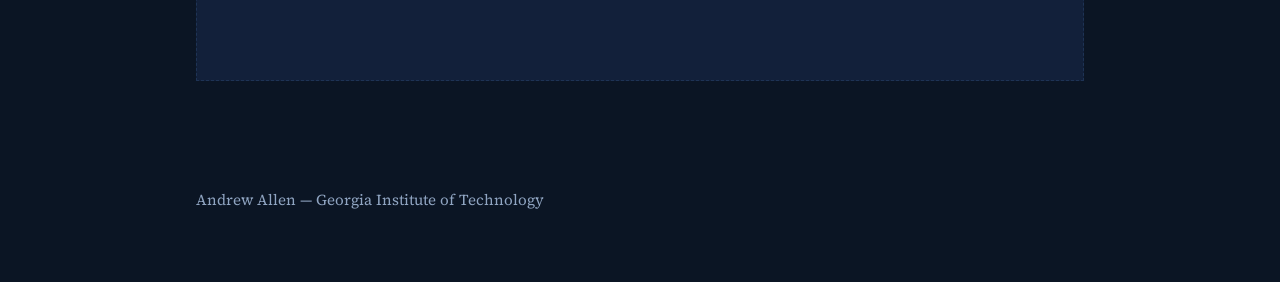
==== commit d695cde2: "Fix HTML formatting in index.html" ====
--- a/index.html
+++ b/index.html
@@ -180,7 +180,7 @@
     <p class="lede">Visitors browse a film catalog, search it, review what they've seen, fill a cart, and check out. Administrators manage everything behind it.</p>
 
     <div class="screen">
-      <<div class="shot"><img src="images/home.png" alt="Home page"></div>
+      <div class="shot"><img src="images/home.png" alt="Home page"></div>
       <div>
         <h3>Home and About</h3>
         <p>A landing page introducing the store, and an About page describing what it offers. Both sit in the navigation on every page.</p>
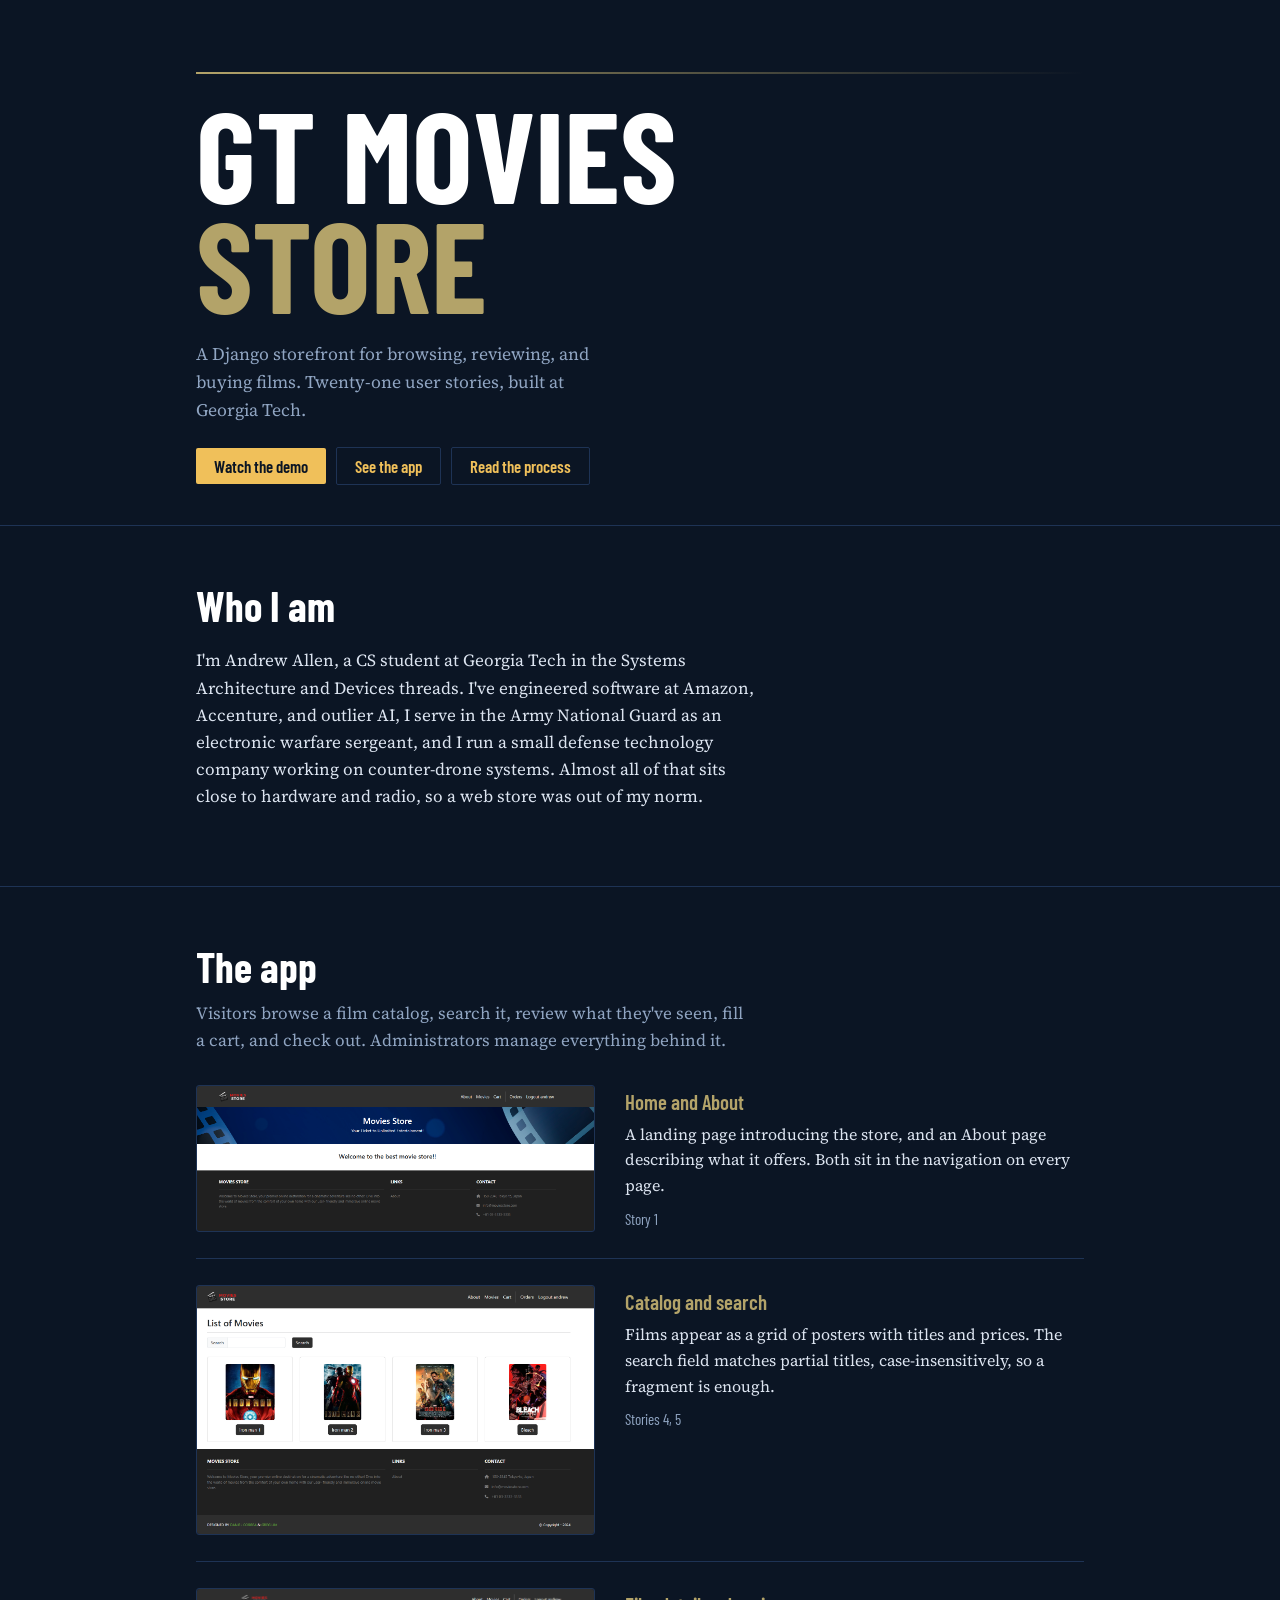
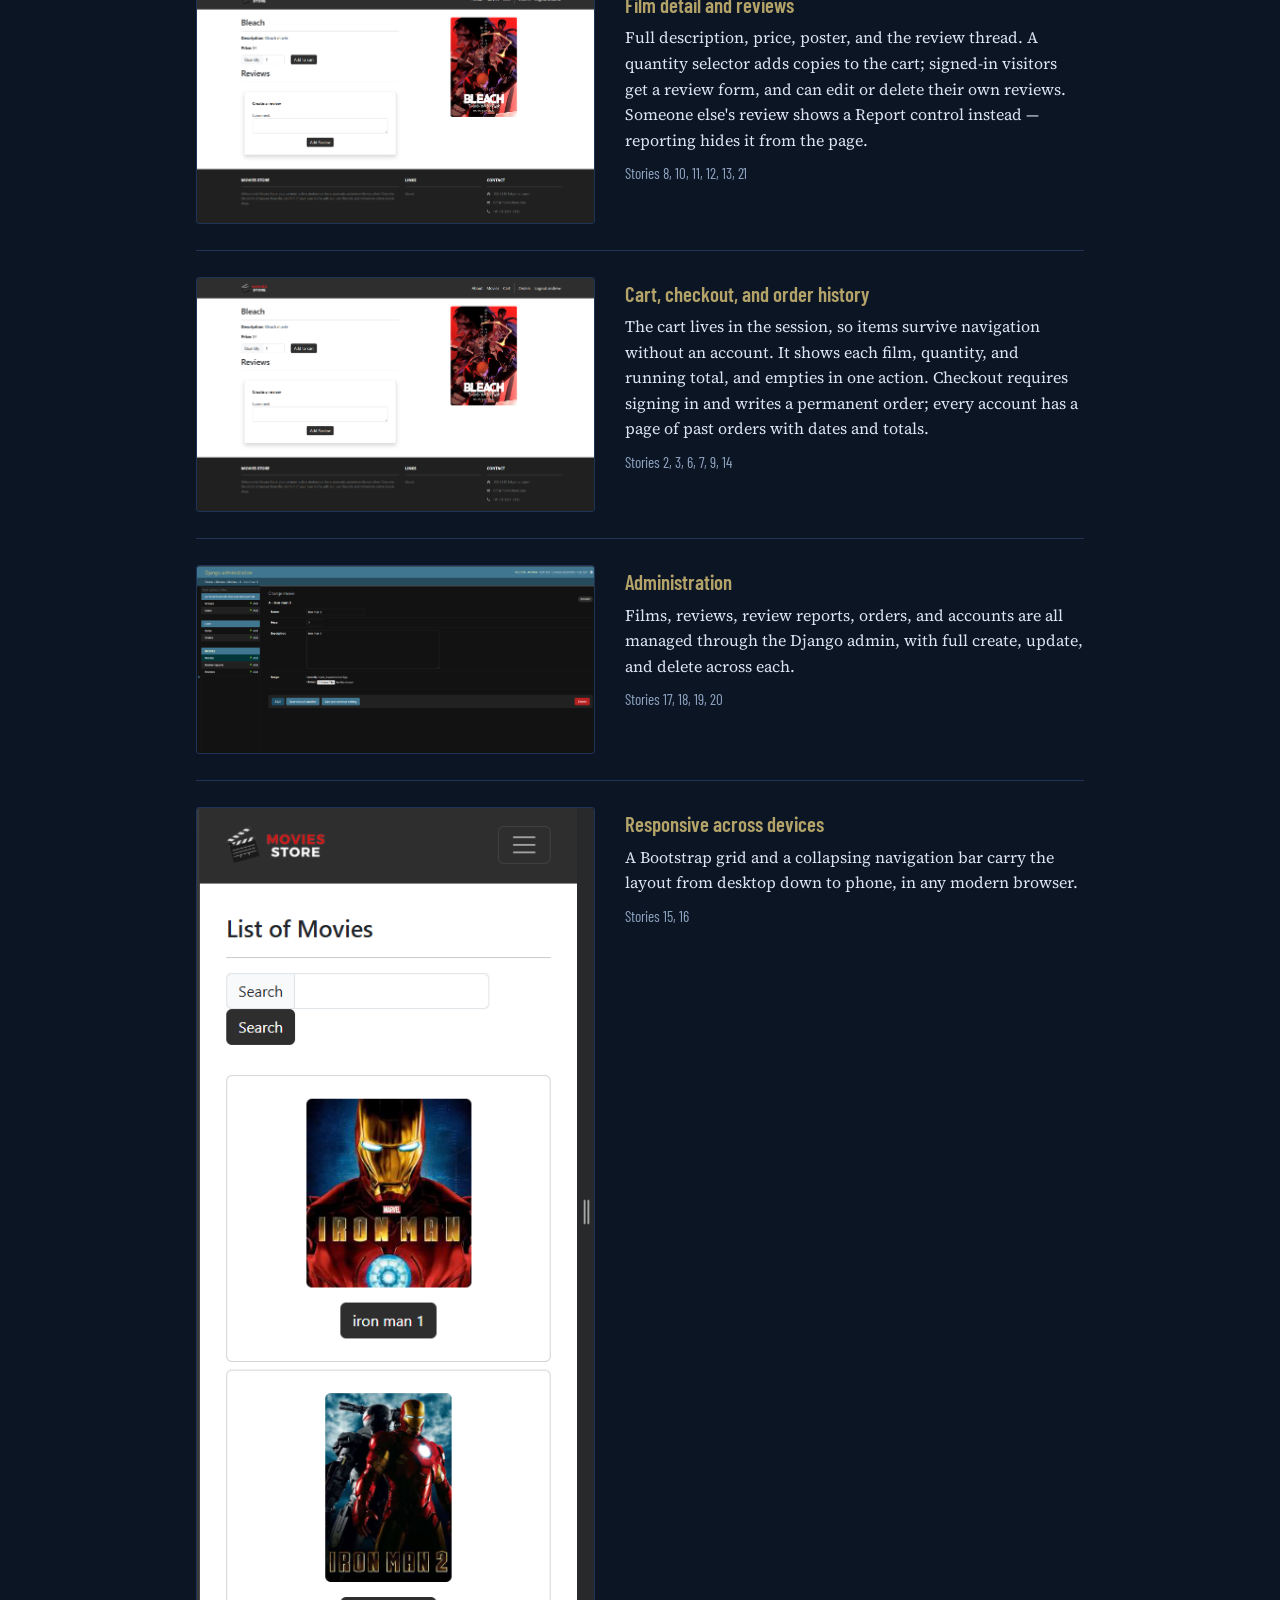
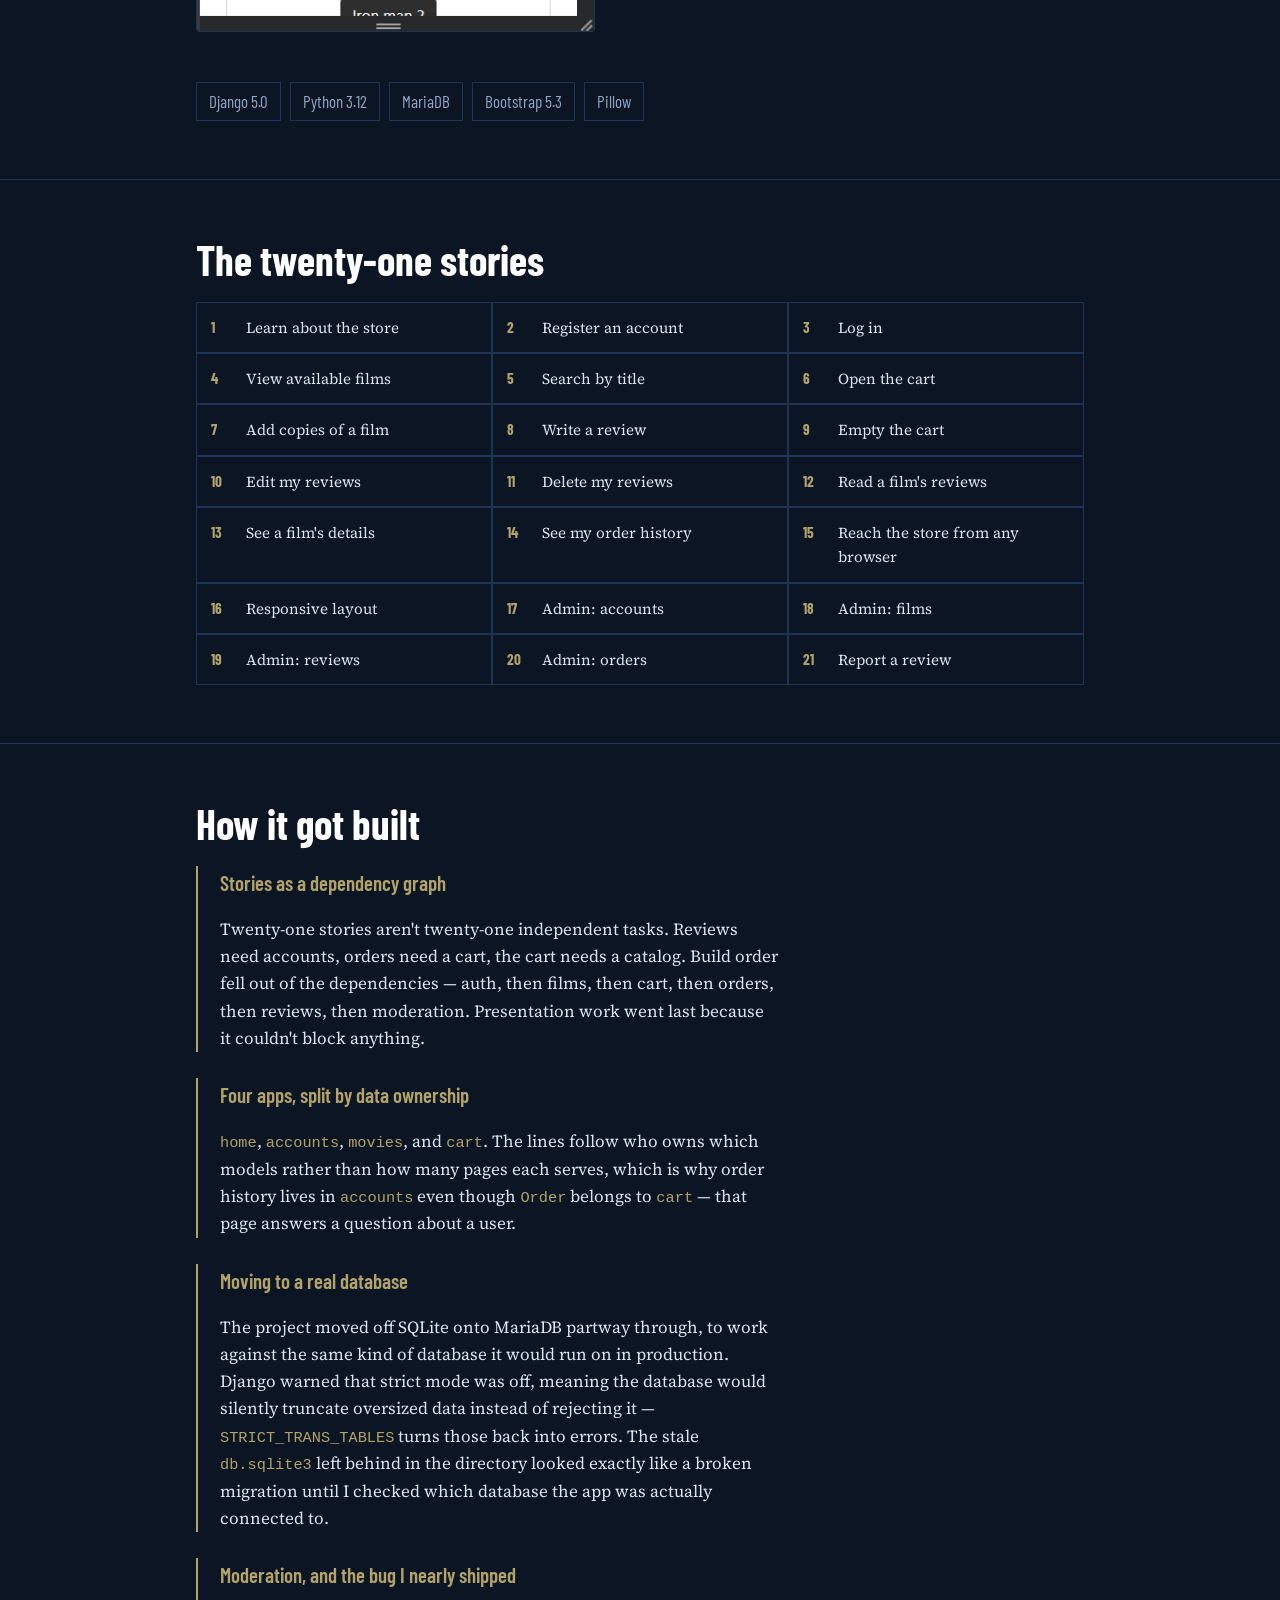
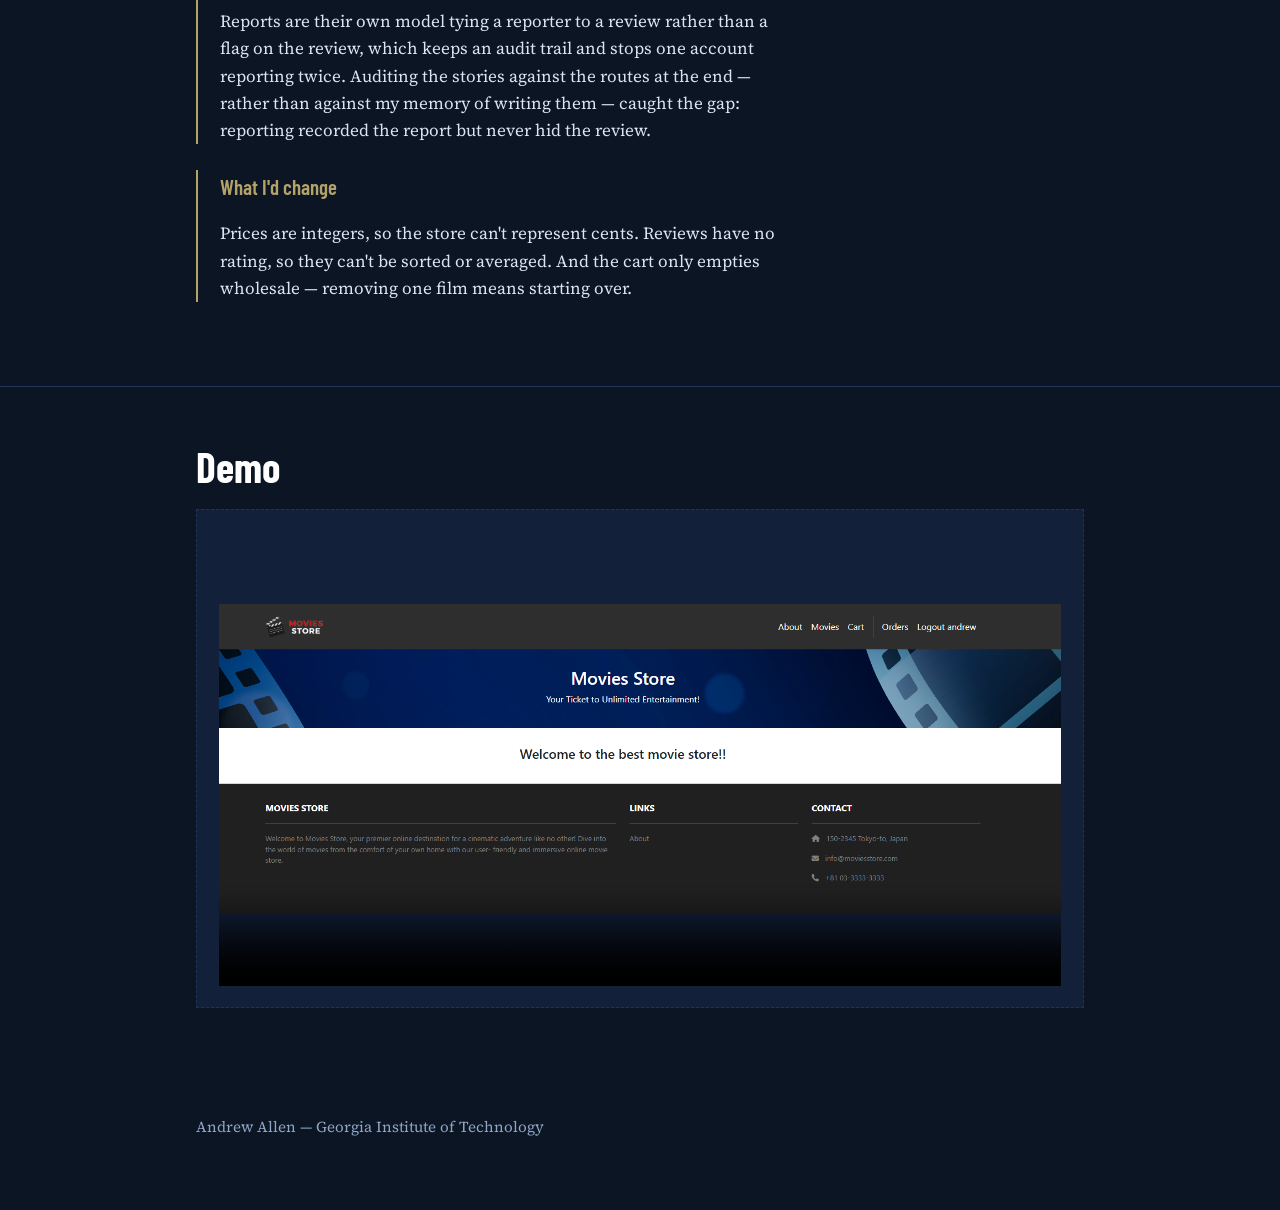
==== commit 23ad098e: "Adding video" ====
--- a/index.html
+++ b/index.html
@@ -140,6 +140,7 @@
     text-align:center; padding:22px; color:var(--muted);
     font-family:"Barlow Condensed", sans-serif;
   }
+  .video video{width:100%; height:100%; object-fit:contain;}
   .video iframe{width:100%; height:100%; border:0;}
 
   footer{padding:34px 0 56px; color:var(--muted); font-size:.95rem;}
@@ -303,17 +304,14 @@
     </div>
   </div>
 </section>
-
 <section id="demo">
   <div class="wrap">
     <h2>Demo</h2>
     <div class="video">
-      <!--
-        Replace with your embed:
-        <iframe src="https://www.youtube.com/embed/VIDEO_ID"
-                title="GT Movies Store demo" allowfullscreen></iframe>
-      -->
-      Paste your video embed here
+  <video controls preload="metadata" poster="images/home.png">
+    <source src="demo.mp4" type="video/mp4">
+  </video>
+</div>
     </div>
   </div>
 </section>
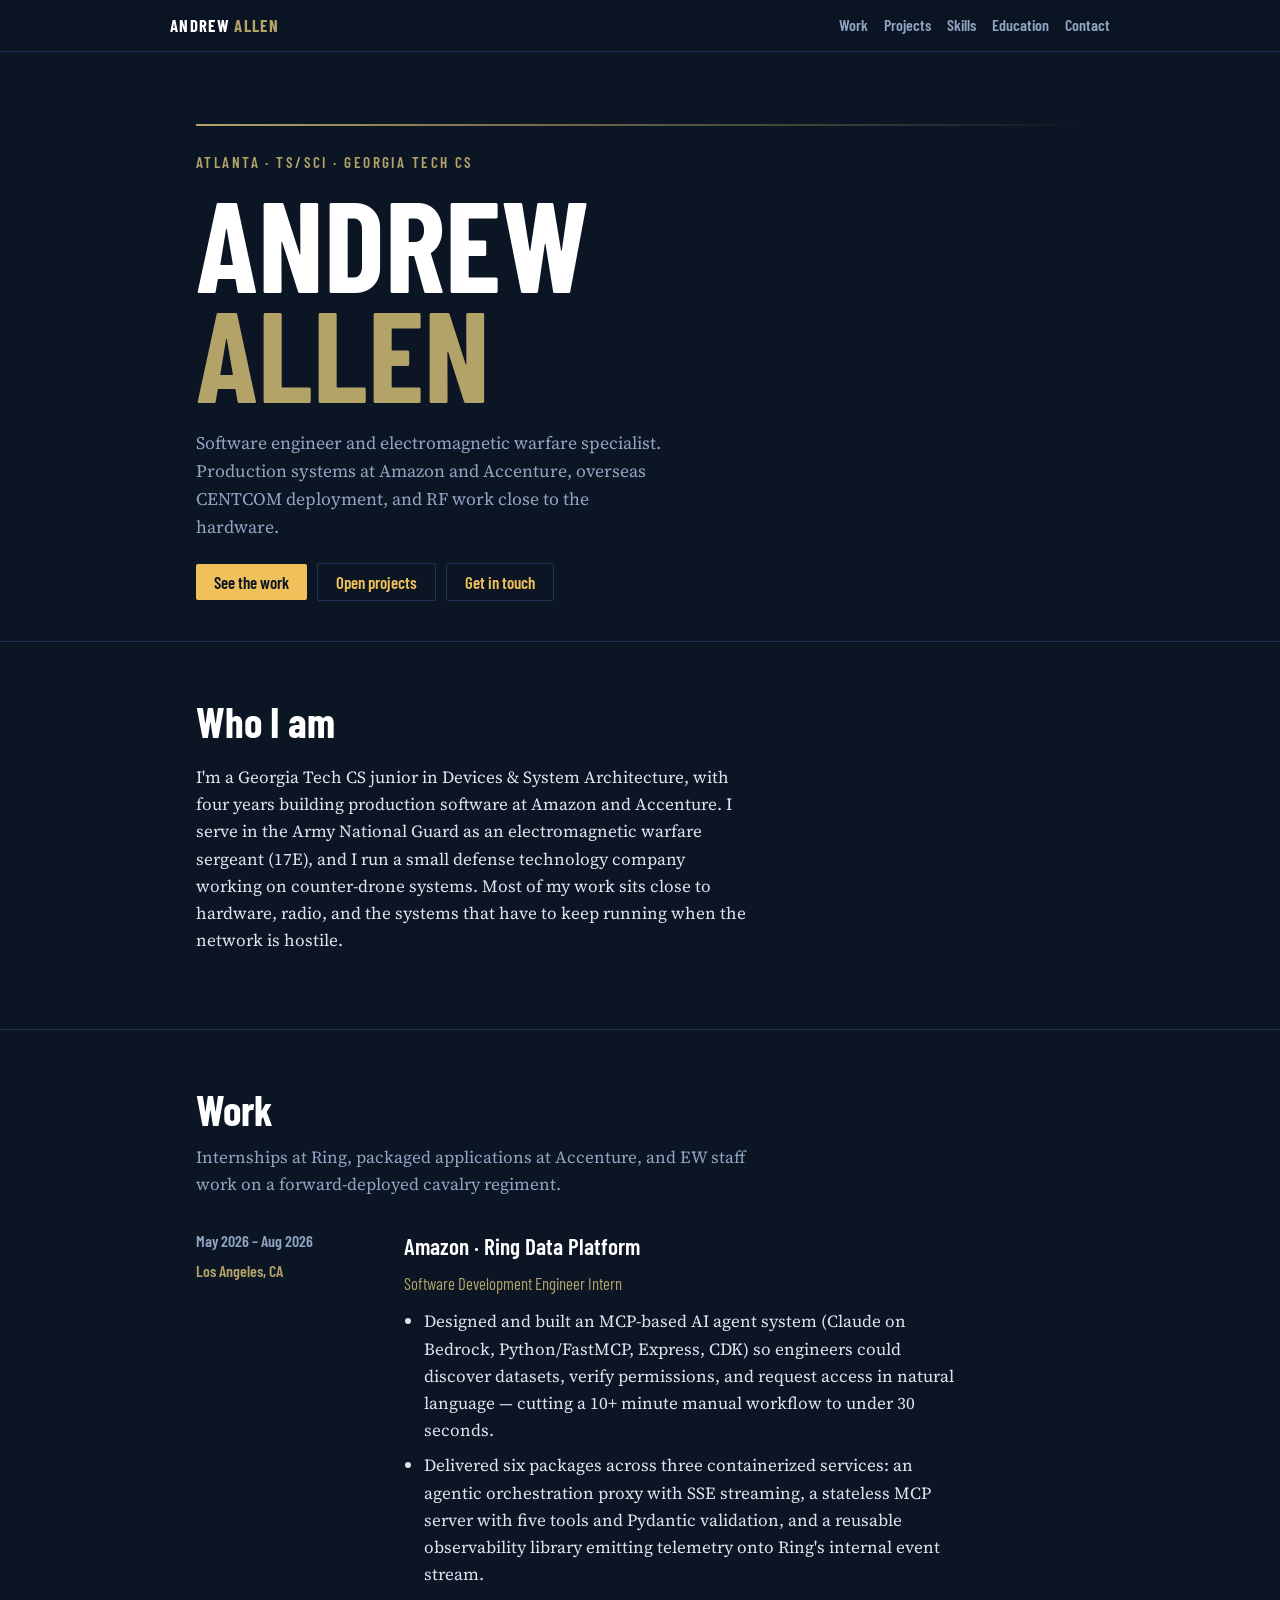
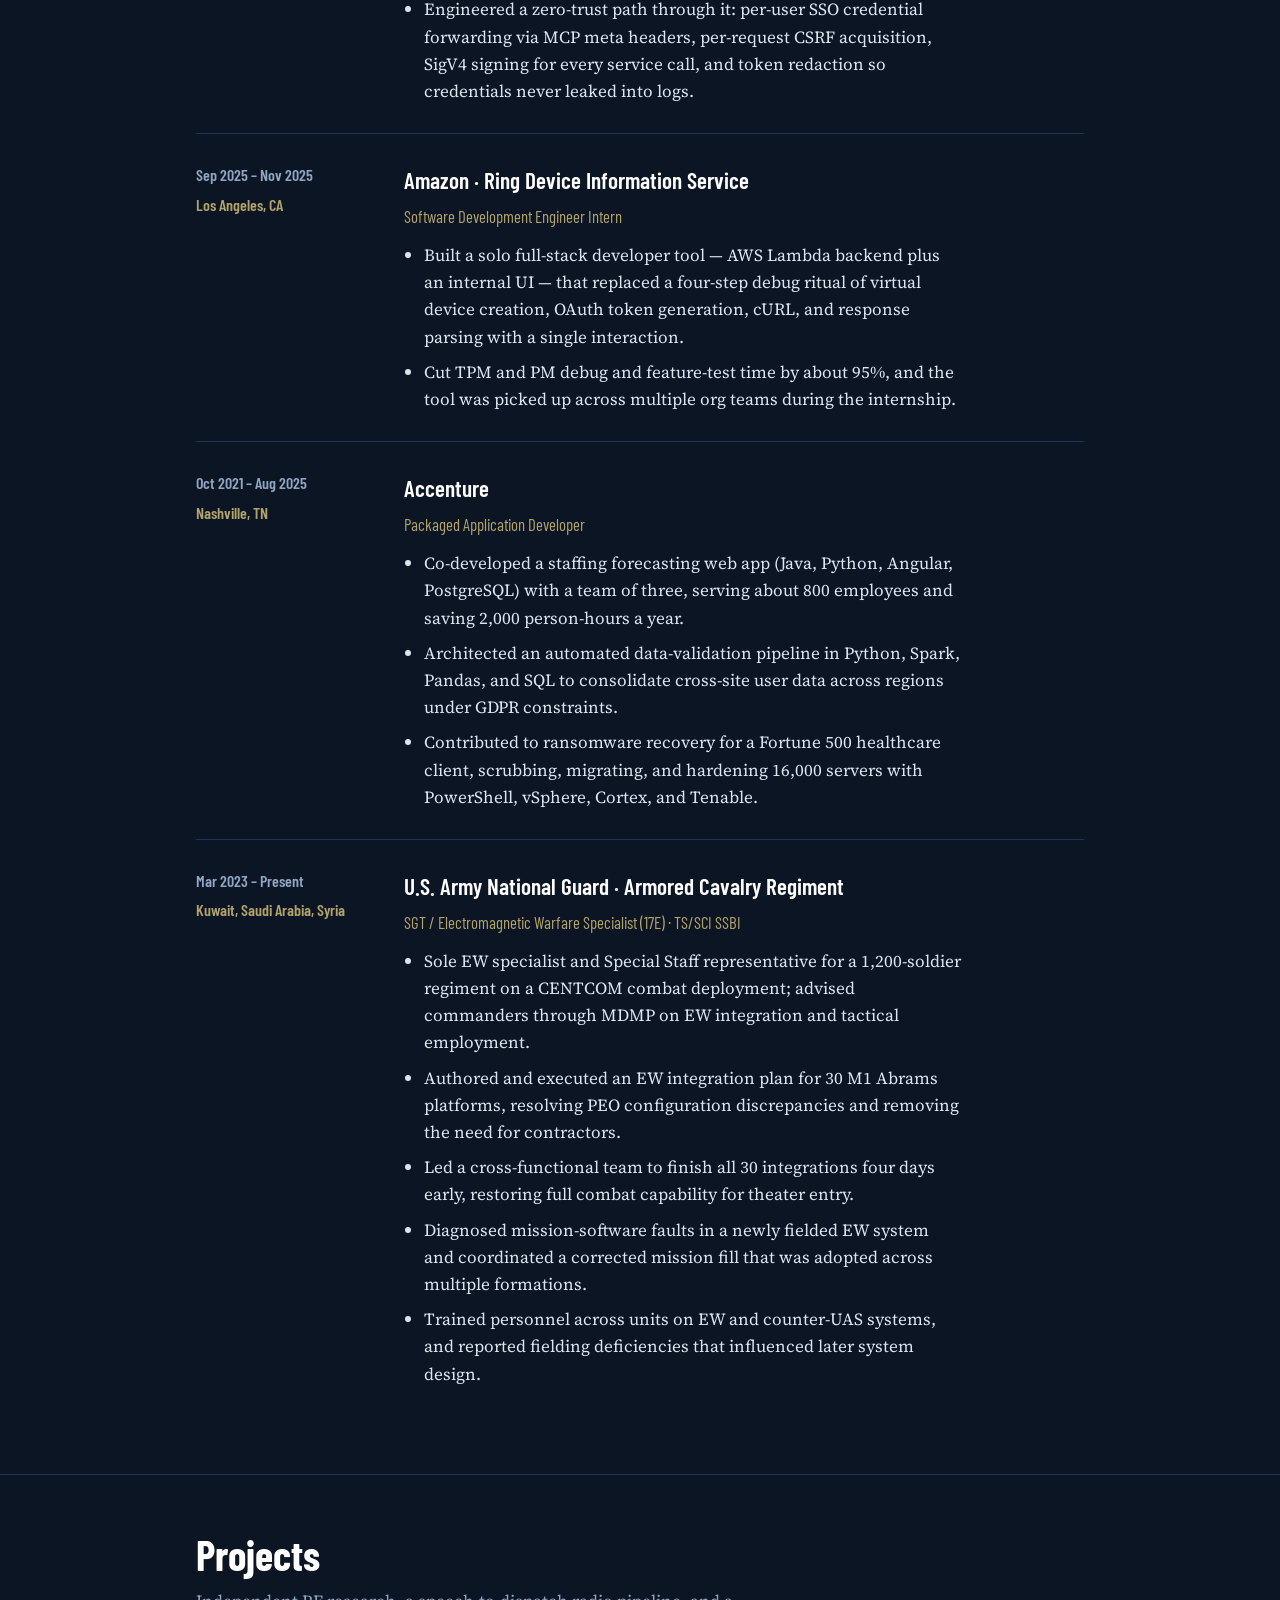
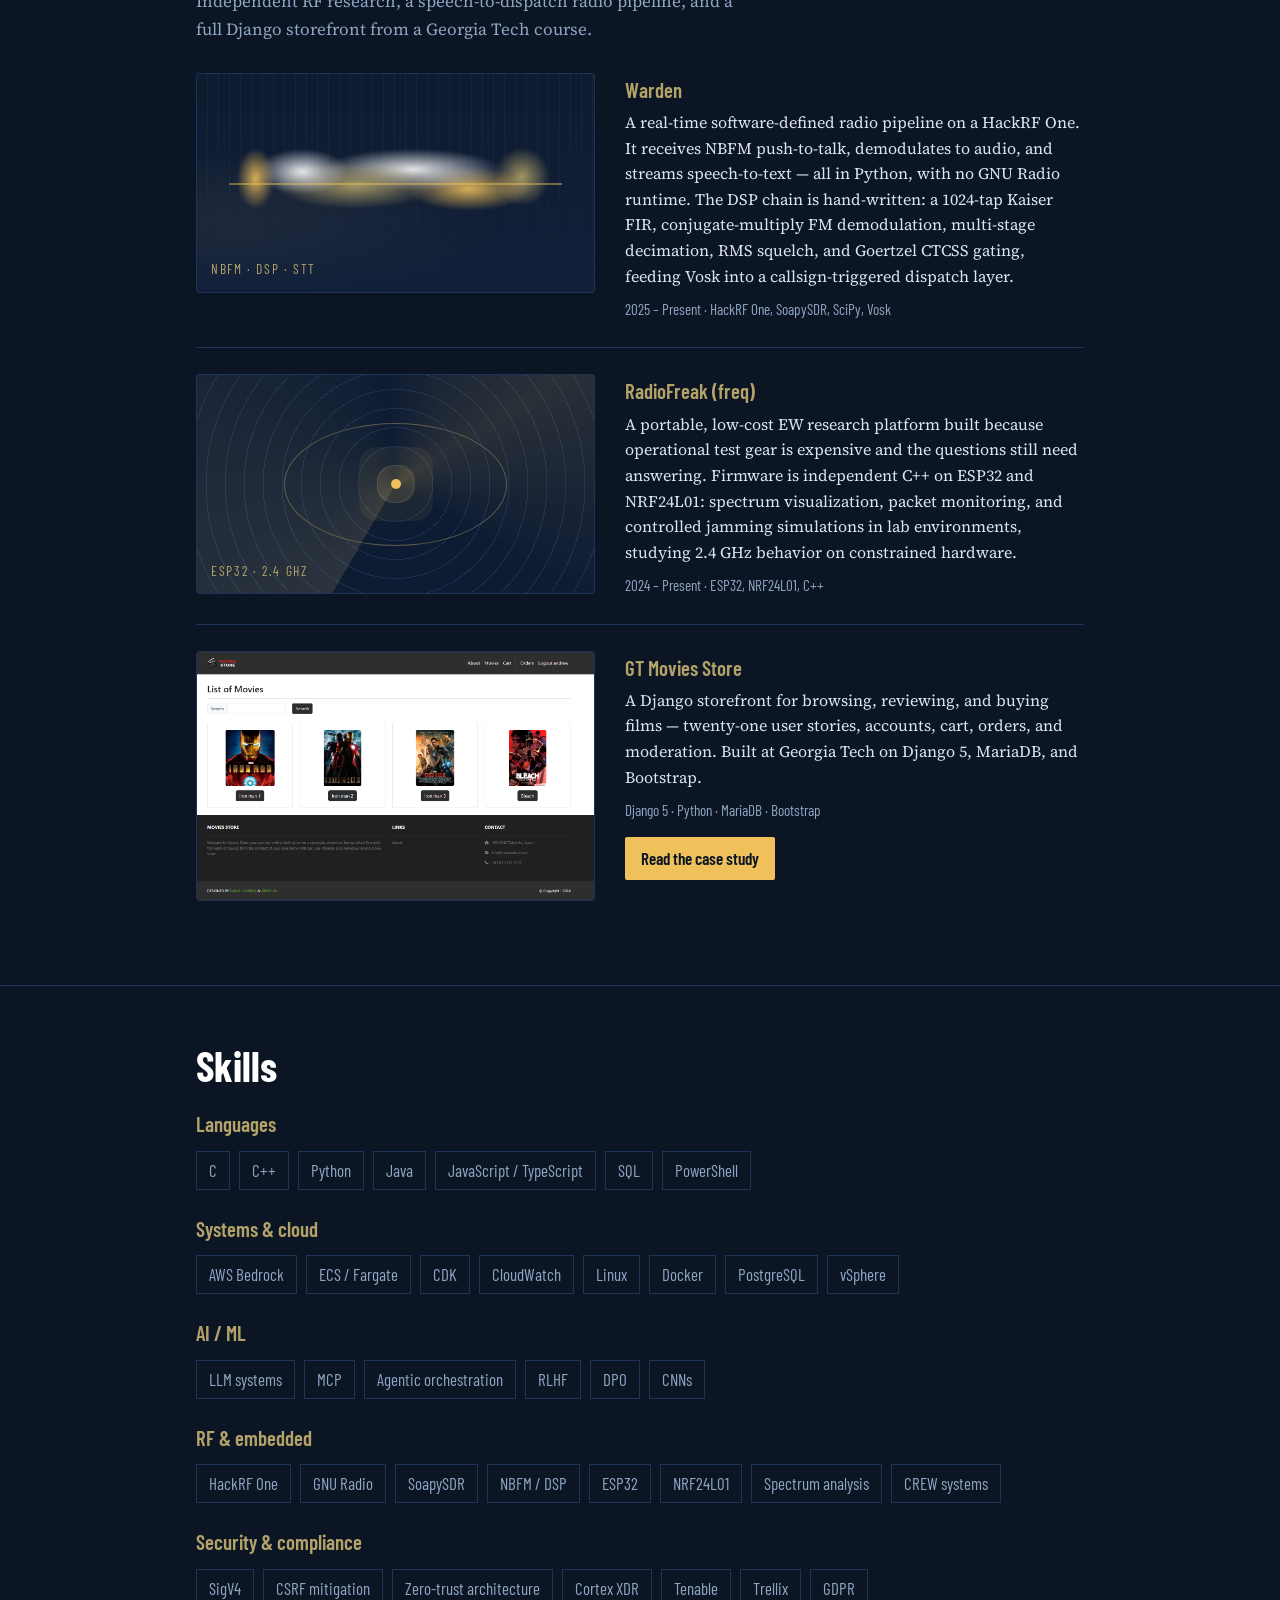
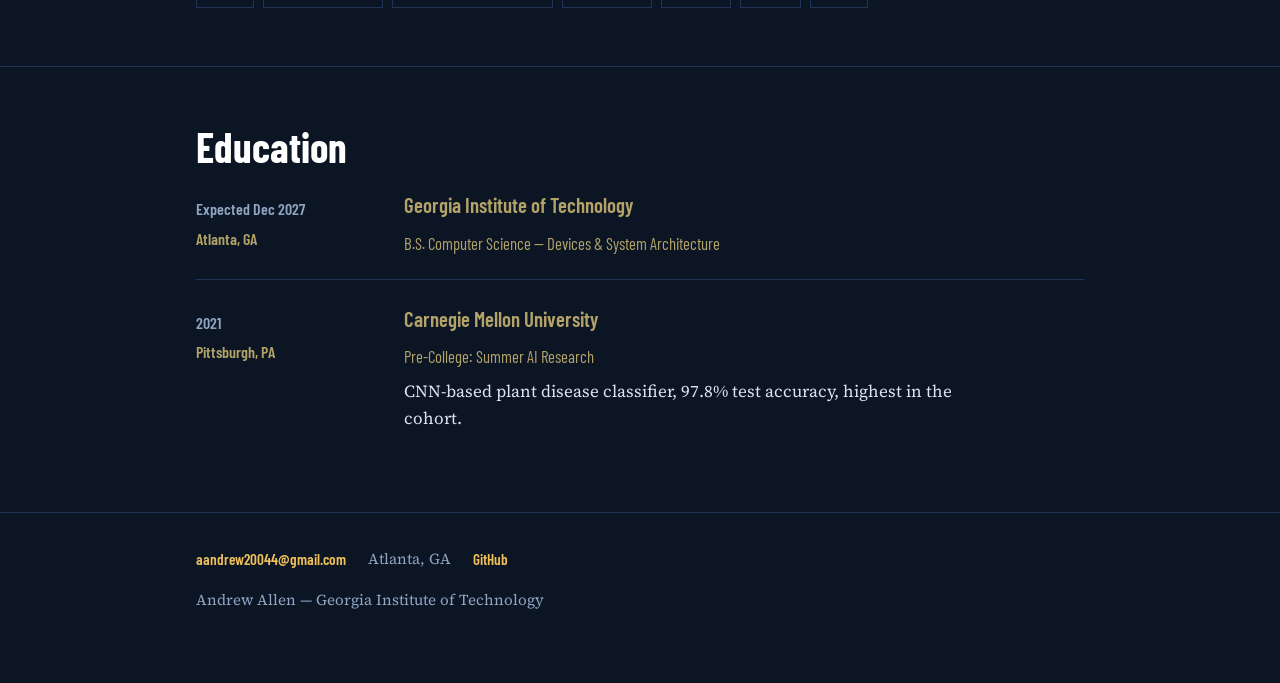
==== commit a9bee8f9: "made some changes" ====
--- a/index.html
+++ b/index.html
@@ -3,167 +3,42 @@
 <head>
 <meta charset="utf-8" />
 <meta name="viewport" content="width=device-width, initial-scale=1" />
-<title>GT Movies Store — Andrew Allen</title>
+<title>Andrew Allen — Software Engineer &amp; EW Specialist</title>
+<meta name="description" content="Andrew Allen is a TS/SCI-cleared software engineer and electromagnetic warfare specialist. Georgia Tech CS, Amazon, Accenture, and U.S. Army National Guard." />
 <link rel="preconnect" href="https://fonts.googleapis.com">
 <link rel="preconnect" href="https://fonts.gstatic.com" crossorigin>
 <link href="https://fonts.googleapis.com/css2?family=Barlow+Condensed:wght@500;600;700&family=Source+Serif+4:opsz,wght@8..60,400;8..60,600&display=swap" rel="stylesheet">
-<style>
-  :root{
-    --bg:#0B1524;
-    --surface:#12203A;
-    --line:#1E3355;
-    --gold:#B3A369;
-    --amber:#F0C05A;
-    --text:#DCE4F0;
-    --muted:#90A5C2;
-  }
-
-  *{box-sizing:border-box;}
-  html{scroll-behavior:smooth;}
-  @media (prefers-reduced-motion: reduce){
-    html{scroll-behavior:auto;}
-    *{animation:none !important; transition:none !important;}
-  }
-
-  body{
-    margin:0;
-    background:var(--bg);
-    color:var(--text);
-    font-family:"Source Serif 4", Georgia, serif;
-    font-size:1.0625rem;
-    line-height:1.6;
-    -webkit-font-smoothing:antialiased;
-  }
-
-  a{color:var(--amber); text-underline-offset:3px;}
-  a:focus-visible{outline:2px solid var(--amber); outline-offset:3px;}
-
-  code{font-family:ui-monospace, SFMono-Regular, Menlo, monospace; font-size:.9em; color:var(--gold);}
-
-  .wrap{max-width:940px; margin:0 auto; padding:0 26px;}
-
-  /* Hero */
-  .marquee{border-bottom:1px solid var(--line); padding:72px 0 44px;}
-  .marquee .rule{
-    height:2px;
-    background:linear-gradient(90deg, var(--gold), rgba(179,163,105,0));
-    margin-bottom:24px;
-  }
-  .marquee h1{
-    font-family:"Barlow Condensed", Impact, sans-serif;
-    font-weight:700;
-    text-transform:uppercase;
-    font-size:clamp(3rem, 11vw, 8rem);
-    line-height:.86;
-    margin:0;
-    color:#fff;
-  }
-  .marquee h1 span{display:block; color:var(--gold);}
-  .standfirst{font-size:1.1rem; color:var(--muted); max-width:48ch; margin:22px 0 0;}
-  .jump{display:flex; flex-wrap:wrap; gap:10px; margin:28px 0 0; padding:0; list-style:none;}
-  .jump a{
-    font-family:"Barlow Condensed", sans-serif;
-    font-weight:600; font-size:1.05rem;
-    color:var(--bg); background:var(--amber);
-    padding:8px 18px; border-radius:2px; text-decoration:none;
-  }
-  .jump a.ghost{background:transparent; color:var(--amber); border:1px solid var(--line);}
-
-  /* Sections */
-  section{padding:58px 0; border-bottom:1px solid var(--line);}
-  section:last-of-type{border-bottom:0;}
-  h2{
-    font-family:"Barlow Condensed", sans-serif;
-    font-weight:700;
-    font-size:clamp(1.8rem, 4vw, 2.6rem);
-    line-height:1.05; margin:0 0 20px; color:#fff;
-  }
-  h3{
-    font-family:"Barlow Condensed", sans-serif;
-    font-weight:600; font-size:1.3rem;
-    margin:0 0 4px; color:var(--gold);
-  }
-  p{max-width:62ch;}
-  .lede{color:var(--muted); max-width:62ch; margin:-8px 0 30px;}
-
-  /* Screens */
-  .screen{
-    display:grid;
-    grid-template-columns:minmax(0,1fr) minmax(0,1.15fr);
-    gap:30px; align-items:start;
-    padding:26px 0; border-top:1px solid var(--line);
-  }
-  .screen:first-of-type{border-top:0; padding-top:0;}
-  .screen p{margin:0; font-size:1rem;}
-  .tag{
-    display:block; margin-top:8px;
-    font-family:"Barlow Condensed", sans-serif;
-    font-size:.95rem; color:var(--muted);
-  }
-  .shot{
-    background:var(--surface); border:1px dashed var(--line); border-radius:3px;
-    min-height:190px; display:flex; align-items:center; justify-content:center;
-    text-align:center; color:var(--muted);
-    font-family:"Barlow Condensed", sans-serif; padding:18px;
-  }
-  .shot img{width:100%; height:auto; display:block; border-radius:3px;}
-  .shot:has(img){border:1px solid var(--line); padding:0; min-height:0;}
-
-  /* Stories */
-  .stories{
-    list-style:none; padding:0; margin:0;
-    display:grid; grid-template-columns:repeat(auto-fill, minmax(240px,1fr));
-    gap:2px; background:var(--line); border:1px solid var(--line);
-  }
-  .stories li{
-    background:var(--bg); padding:12px 14px;
-    display:flex; gap:11px; align-items:baseline; font-size:.95rem;
-  }
-  .stories .n{
-    font-family:"Barlow Condensed", sans-serif; font-weight:700;
-    color:var(--gold); min-width:1.6em;
-  }
-
-  /* Process */
-  .log{border-left:2px solid var(--gold); padding-left:22px; margin:0 0 26px;}
-
-  .stack{list-style:none; padding:0; margin:24px 0 0; display:flex; flex-wrap:wrap; gap:9px;}
-  .stack li{
-    border:1px solid var(--line); padding:5px 12px;
-    font-family:"Barlow Condensed", sans-serif; color:var(--muted);
-  }
-
-  /* Video */
-  .video{
-    background:var(--surface); border:1px dashed var(--line);
-    aspect-ratio:16/9; display:flex; align-items:center; justify-content:center;
-    text-align:center; padding:22px; color:var(--muted);
-    font-family:"Barlow Condensed", sans-serif;
-  }
-  .video video{width:100%; height:100%; object-fit:contain;}
-  .video iframe{width:100%; height:100%; border:0;}
-
-  footer{padding:34px 0 56px; color:var(--muted); font-size:.95rem;}
-
-
-  @media (max-width:720px){
-    .screen{grid-template-columns:1fr; gap:16px;}
-    section{padding:44px 0;}
-    .marquee{padding:48px 0 34px;}
-  }
-</style>
+<link rel="stylesheet" href="styles.css">
 </head>
 <body>
-
-<header class="marquee">
+<a class="skip" href="#main">Skip to content</a>
+
+<header class="mast">
+  <div class="wrap mast-inner">
+    <a class="wordmark" href="#top">Andrew <span>Allen</span></a>
+    <nav aria-label="Primary">
+      <ul class="nav">
+        <li><a href="#work">Work</a></li>
+        <li><a href="#projects">Projects</a></li>
+        <li><a href="#skills">Skills</a></li>
+        <li><a href="#education">Education</a></li>
+        <li><a href="#contact">Contact</a></li>
+      </ul>
+    </nav>
+  </div>
+</header>
+
+<main id="main">
+<header class="marquee" id="top">
   <div class="wrap">
     <div class="rule"></div>
-    <h1>GT Movies<span>Store</span></h1>
-    <p class="standfirst">A Django storefront for browsing, reviewing, and buying films. Twenty-one user stories, built at Georgia Tech.</p>
+    <p class="kicker">Atlanta · TS/SCI · Georgia Tech CS</p>
+    <h1>Andrew<span>Allen</span></h1>
+    <p class="standfirst">Software engineer and electromagnetic warfare specialist. Production systems at Amazon and Accenture, overseas CENTCOM deployment, and RF work close to the hardware.</p>
     <ul class="jump">
-      <li><a href="#demo">Watch the demo</a></li>
-      <li><a href="#app" class="ghost">See the app</a></li>
-      <li><a href="#process" class="ghost">Read the process</a></li>
+      <li><a href="#work">See the work</a></li>
+      <li><a href="#projects" class="ghost">Open projects</a></li>
+      <li><a href="#contact" class="ghost">Get in touch</a></li>
     </ul>
   </div>
 </header>
@@ -171,154 +46,209 @@
 <section id="about">
   <div class="wrap">
     <h2>Who I am</h2>
-    <p>I'm Andrew Allen, a CS student at Georgia Tech in the Systems Architecture and Devices threads. I've engineered software at Amazon, Accenture, and outlier AI, I serve in the Army National Guard as an electronic warfare sergeant, and I run a small defense technology company working on counter-drone systems. Almost all of that sits close to hardware and radio, so a web store was out of my norm.</p>
-  </div>
-</section>
-
-<section id="app">
-  <div class="wrap">
-    <h2>The app</h2>
-    <p class="lede">Visitors browse a film catalog, search it, review what they've seen, fill a cart, and check out. Administrators manage everything behind it.</p>
-
-    <div class="screen">
-      <div class="shot"><img src="images/home.png" alt="Home page"></div>
-      <div>
-        <h3>Home and About</h3>
-        <p>A landing page introducing the store, and an About page describing what it offers. Both sit in the navigation on every page.</p>
-        <span class="tag">Story 1</span>
-      </div>
-    </div>
-
-    <div class="screen">
-      <div class="shot"><img src="images/catalog.png" alt="Movie catalog with search"></div>
-      <div>
-        <h3>Catalog and search</h3>
-        <p>Films appear as a grid of posters with titles and prices. The search field matches partial titles, case-insensitively, so a fragment is enough.</p>
-        <span class="tag">Stories 4, 5</span>
-      </div>
-    </div>
-
-    <div class="screen">
-      <div class="shot"><img src="images/detail.png" alt="Film detail page with reviews"></div>
-      <div>
-        <h3>Film detail and reviews</h3>
-        <p>Full description, price, poster, and the review thread. A quantity selector adds copies to the cart; signed-in visitors get a review form, and can edit or delete their own reviews. Someone else's review shows a Report control instead — reporting hides it from the page.</p>
-        <span class="tag">Stories 8, 10, 11, 12, 13, 21</span>
-      </div>
-    </div>
-
-    <div class="screen">
-      <div class="shot"><img src="images/cart.png" alt="Shopping cart"></div>
-      <div>
-        <h3>Cart, checkout, and order history</h3>
-        <p>The cart lives in the session, so items survive navigation without an account. It shows each film, quantity, and running total, and empties in one action. Checkout requires signing in and writes a permanent order; every account has a page of past orders with dates and totals.</p>
-        <span class="tag">Stories 2, 3, 6, 7, 9, 14</span>
-      </div>
-    </div>
-
-    <div class="screen">
-      <div class="shot"><img src="images/admin.png" alt="Django admin"></div>
-      <div>
-        <h3>Administration</h3>
-        <p>Films, reviews, review reports, orders, and accounts are all managed through the Django admin, with full create, update, and delete across each.</p>
-        <span class="tag">Stories 17, 18, 19, 20</span>
-      </div>
-    </div>
-
-    <div class="screen">
-      <div class="shot"><img src="images/mobile.png" alt="Store on a phone"></div>
-      <div>
-        <h3>Responsive across devices</h3>
-        <p>A Bootstrap grid and a collapsing navigation bar carry the layout from desktop down to phone, in any modern browser.</p>
-        <span class="tag">Stories 15, 16</span>
-      </div>
-    </div>
-
-    <ul class="stack">
-      <li>Django 5.0</li>
-      <li>Python 3.12</li>
-      <li>MariaDB</li>
-      <li>Bootstrap 5.3</li>
-      <li>Pillow</li>
+    <p>I'm a Georgia Tech CS junior in Devices &amp; System Architecture, with four years building production software at Amazon and Accenture. I serve in the Army National Guard as an electromagnetic warfare sergeant (17E), and I run a small defense technology company working on counter-drone systems. Most of my work sits close to hardware, radio, and the systems that have to keep running when the network is hostile.</p>
+  </div>
+</section>
+
+<section id="work">
+  <div class="wrap">
+    <h2>Work</h2>
+    <p class="lede">Internships at Ring, packaged applications at Accenture, and EW staff work on a forward-deployed cavalry regiment.</p>
+
+    <article class="job">
+      <p class="when">May 2026 – Aug 2026<span class="where">Los Angeles, CA</span></p>
+      <div>
+        <h3>Amazon · Ring Data Platform</h3>
+        <p class="role">Software Development Engineer Intern</p>
+        <ul>
+          <li>Designed and built an MCP-based AI agent system (Claude on Bedrock, Python/FastMCP, Express, CDK) so engineers could discover datasets, verify permissions, and request access in natural language — cutting a 10+ minute manual workflow to under 30 seconds.</li>
+          <li>Delivered six packages across three containerized services: an agentic orchestration proxy with SSE streaming, a stateless MCP server with five tools and Pydantic validation, and a reusable observability library emitting telemetry onto Ring's internal event stream.</li>
+          <li>Engineered a zero-trust path through it: per-user SSO credential forwarding via MCP meta headers, per-request CSRF acquisition, SigV4 signing for every service call, and token redaction so credentials never leaked into logs.</li>
+        </ul>
+      </div>
+    </article>
+
+    <article class="job">
+      <p class="when">Sep 2025 – Nov 2025<span class="where">Los Angeles, CA</span></p>
+      <div>
+        <h3>Amazon · Ring Device Information Service</h3>
+        <p class="role">Software Development Engineer Intern</p>
+        <ul>
+          <li>Built a solo full-stack developer tool — AWS Lambda backend plus an internal UI — that replaced a four-step debug ritual of virtual device creation, OAuth token generation, cURL, and response parsing with a single interaction.</li>
+          <li>Cut TPM and PM debug and feature-test time by about 95%, and the tool was picked up across multiple org teams during the internship.</li>
+        </ul>
+      </div>
+    </article>
+
+    <article class="job">
+      <p class="when">Oct 2021 – Aug 2025<span class="where">Nashville, TN</span></p>
+      <div>
+        <h3>Accenture</h3>
+        <p class="role">Packaged Application Developer</p>
+        <ul>
+          <li>Co-developed a staffing forecasting web app (Java, Python, Angular, PostgreSQL) with a team of three, serving about 800 employees and saving 2,000 person-hours a year.</li>
+          <li>Architected an automated data-validation pipeline in Python, Spark, Pandas, and SQL to consolidate cross-site user data across regions under GDPR constraints.</li>
+          <li>Contributed to ransomware recovery for a Fortune 500 healthcare client, scrubbing, migrating, and hardening 16,000 servers with PowerShell, vSphere, Cortex, and Tenable.</li>
+        </ul>
+      </div>
+    </article>
+
+    <article class="job">
+      <p class="when">Mar 2023 – Present<span class="where">Kuwait, Saudi Arabia, Syria</span></p>
+      <div>
+        <h3>U.S. Army National Guard · Armored Cavalry Regiment</h3>
+        <p class="role">SGT / Electromagnetic Warfare Specialist (17E) · TS/SCI SSBI</p>
+        <ul>
+          <li>Sole EW specialist and Special Staff representative for a 1,200-soldier regiment on a CENTCOM combat deployment; advised commanders through MDMP on EW integration and tactical employment.</li>
+          <li>Authored and executed an EW integration plan for 30 M1 Abrams platforms, resolving PEO configuration discrepancies and removing the need for contractors.</li>
+          <li>Led a cross-functional team to finish all 30 integrations four days early, restoring full combat capability for theater entry.</li>
+          <li>Diagnosed mission-software faults in a newly fielded EW system and coordinated a corrected mission fill that was adopted across multiple formations.</li>
+          <li>Trained personnel across units on EW and counter-UAS systems, and reported fielding deficiencies that influenced later system design.</li>
+        </ul>
+      </div>
+    </article>
+  </div>
+</section>
+
+<section id="projects">
+  <div class="wrap">
+    <h2>Projects</h2>
+    <p class="lede">Independent RF research, a speech-to-dispatch radio pipeline, and a full Django storefront from a Georgia Tech course.</p>
+
+    <article class="project">
+      <div class="project-art art-warden" aria-hidden="true"><span class="label">NBFM · DSP · STT</span></div>
+      <div>
+        <h3>Warden</h3>
+        <p>A real-time software-defined radio pipeline on a HackRF One. It receives NBFM push-to-talk, demodulates to audio, and streams speech-to-text — all in Python, with no GNU Radio runtime. The DSP chain is hand-written: a 1024-tap Kaiser FIR, conjugate-multiply FM demodulation, multi-stage decimation, RMS squelch, and Goertzel CTCSS gating, feeding Vosk into a callsign-triggered dispatch layer.</p>
+        <span class="tag">2025 – Present · HackRF One, SoapySDR, SciPy, Vosk</span>
+      </div>
+    </article>
+
+    <article class="project">
+      <div class="project-art art-radio" aria-hidden="true"><span class="label">ESP32 · 2.4 GHz</span></div>
+      <div>
+        <h3>RadioFreak (freq)</h3>
+        <p>A portable, low-cost EW research platform built because operational test gear is expensive and the questions still need answering. Firmware is independent C++ on ESP32 and NRF24L01: spectrum visualization, packet monitoring, and controlled jamming simulations in lab environments, studying 2.4 GHz behavior on constrained hardware.</p>
+        <span class="tag">2024 – Present · ESP32, NRF24L01, C++</span>
+      </div>
+    </article>
+
+    <article class="project">
+      <div class="shot"><img src="images/catalog.png" alt="GT Movies Store catalog grid with film posters and search"></div>
+      <div>
+        <h3>GT Movies Store</h3>
+        <p>A Django storefront for browsing, reviewing, and buying films — twenty-one user stories, accounts, cart, orders, and moderation. Built at Georgia Tech on Django 5, MariaDB, and Bootstrap.</p>
+        <span class="tag">Django 5 · Python · MariaDB · Bootstrap</span>
+        <a class="case-link" href="movies.html">Read the case study</a>
+      </div>
+    </article>
+  </div>
+</section>
+
+<section id="skills">
+  <div class="wrap">
+    <h2>Skills</h2>
+
+    <div class="skill-group">
+      <h3>Languages</h3>
+      <ul class="stack">
+        <li>C</li>
+        <li>C++</li>
+        <li>Python</li>
+        <li>Java</li>
+        <li>JavaScript / TypeScript</li>
+        <li>SQL</li>
+        <li>PowerShell</li>
+      </ul>
+    </div>
+
+    <div class="skill-group">
+      <h3>Systems &amp; cloud</h3>
+      <ul class="stack">
+        <li>AWS Bedrock</li>
+        <li>ECS / Fargate</li>
+        <li>CDK</li>
+        <li>CloudWatch</li>
+        <li>Linux</li>
+        <li>Docker</li>
+        <li>PostgreSQL</li>
+        <li>vSphere</li>
+      </ul>
+    </div>
+
+    <div class="skill-group">
+      <h3>AI / ML</h3>
+      <ul class="stack">
+        <li>LLM systems</li>
+        <li>MCP</li>
+        <li>Agentic orchestration</li>
+        <li>RLHF</li>
+        <li>DPO</li>
+        <li>CNNs</li>
+      </ul>
+    </div>
+
+    <div class="skill-group">
+      <h3>RF &amp; embedded</h3>
+      <ul class="stack">
+        <li>HackRF One</li>
+        <li>GNU Radio</li>
+        <li>SoapySDR</li>
+        <li>NBFM / DSP</li>
+        <li>ESP32</li>
+        <li>NRF24L01</li>
+        <li>Spectrum analysis</li>
+        <li>CREW systems</li>
+      </ul>
+    </div>
+
+    <div class="skill-group">
+      <h3>Security &amp; compliance</h3>
+      <ul class="stack">
+        <li>SigV4</li>
+        <li>CSRF mitigation</li>
+        <li>Zero-trust architecture</li>
+        <li>Cortex XDR</li>
+        <li>Tenable</li>
+        <li>Trellix</li>
+        <li>GDPR</li>
+      </ul>
+    </div>
+  </div>
+</section>
+
+<section id="education">
+  <div class="wrap">
+    <h2>Education</h2>
+
+    <article class="edu">
+      <p class="when">Expected Dec 2027<span class="where">Atlanta, GA</span></p>
+      <div>
+        <h3>Georgia Institute of Technology</h3>
+        <p class="role">B.S. Computer Science — Devices &amp; System Architecture</p>
+      </div>
+    </article>
+
+    <article class="edu">
+      <p class="when">2021<span class="where">Pittsburgh, PA</span></p>
+      <div>
+        <h3>Carnegie Mellon University</h3>
+        <p class="role">Pre-College: Summer AI Research</p>
+        <p>CNN-based plant disease classifier, 97.8% test accuracy, highest in the cohort.</p>
+      </div>
+    </article>
+  </div>
+</section>
+
+</main>
+
+<footer id="contact">
+  <div class="wrap">
+    <ul class="contact-row">
+      <li><a href="mailto:aandrew20044@gmail.com">aandrew20044@gmail.com</a></li>
+      <li>Atlanta, GA</li>
+      <li><a href="https://github.com/elijah-cyber7">GitHub</a></li>
     </ul>
-  </div>
-</section>
-
-<section id="stories">
-  <div class="wrap">
-    <h2>The twenty-one stories</h2>
-    <ul class="stories">
-      <li><span class="n">1</span><span>Learn about the store</span></li>
-      <li><span class="n">2</span><span>Register an account</span></li>
-      <li><span class="n">3</span><span>Log in</span></li>
-      <li><span class="n">4</span><span>View available films</span></li>
-      <li><span class="n">5</span><span>Search by title</span></li>
-      <li><span class="n">6</span><span>Open the cart</span></li>
-      <li><span class="n">7</span><span>Add copies of a film</span></li>
-      <li><span class="n">8</span><span>Write a review</span></li>
-      <li><span class="n">9</span><span>Empty the cart</span></li>
-      <li><span class="n">10</span><span>Edit my reviews</span></li>
-      <li><span class="n">11</span><span>Delete my reviews</span></li>
-      <li><span class="n">12</span><span>Read a film's reviews</span></li>
-      <li><span class="n">13</span><span>See a film's details</span></li>
-      <li><span class="n">14</span><span>See my order history</span></li>
-      <li><span class="n">15</span><span>Reach the store from any browser</span></li>
-      <li><span class="n">16</span><span>Responsive layout</span></li>
-      <li><span class="n">17</span><span>Admin: accounts</span></li>
-      <li><span class="n">18</span><span>Admin: films</span></li>
-      <li><span class="n">19</span><span>Admin: reviews</span></li>
-      <li><span class="n">20</span><span>Admin: orders</span></li>
-      <li><span class="n">21</span><span>Report a review</span></li>
-    </ul>
-  </div>
-</section>
-
-<section id="process">
-  <div class="wrap">
-    <h2>How it got built</h2>
-
-    <div class="log">
-      <h3>Stories as a dependency graph</h3>
-      <p>Twenty-one stories aren't twenty-one independent tasks. Reviews need accounts, orders need a cart, the cart needs a catalog. Build order fell out of the dependencies — auth, then films, then cart, then orders, then reviews, then moderation. Presentation work went last because it couldn't block anything.</p>
-    </div>
-
-    <div class="log">
-      <h3>Four apps, split by data ownership</h3>
-      <p><code>home</code>, <code>accounts</code>, <code>movies</code>, and <code>cart</code>. The lines follow who owns which models rather than how many pages each serves, which is why order history lives in <code>accounts</code> even though <code>Order</code> belongs to <code>cart</code> — that page answers a question about a user.</p>
-    </div>
-
-    <div class="log">
-      <h3>Moving to a real database</h3>
-      <!-- Optional: add a sentence here on why you moved off SQLite. -->
-      <p>The project moved off SQLite onto MariaDB partway through, to work against the same kind of database it would run on in production. Django warned that strict mode was off, meaning the database would silently truncate oversized data instead of rejecting it — <code>STRICT_TRANS_TABLES</code> turns those back into errors. The stale <code>db.sqlite3</code> left behind in the directory looked exactly like a broken migration until I checked which database the app was actually connected to.</p>
-    </div>
-
-    <div class="log">
-      <h3>Moderation, and the bug I nearly shipped</h3>
-      <p>Reports are their own model tying a reporter to a review rather than a flag on the review, which keeps an audit trail and stops one account reporting twice. Auditing the stories against the routes at the end — rather than against my memory of writing them — caught the gap: reporting recorded the report but never hid the review.</p>
-    </div>
-
-    <div class="log">
-      <h3>What I'd change</h3>
-      <p>Prices are integers, so the store can't represent cents. Reviews have no rating, so they can't be sorted or averaged. And the cart only empties wholesale — removing one film means starting over.</p>
-    </div>
-  </div>
-</section>
-<section id="demo">
-  <div class="wrap">
-    <h2>Demo</h2>
-    <div class="video">
-  <video controls preload="metadata" poster="images/home.png">
-    <source src="demo.mp4" type="video/mp4">
-  </video>
-</div>
-    </div>
-  </div>
-</section>
-
-<footer>
-  <div class="wrap">
-    <!-- Optional: add your live site and a contact link here. -->
     <p>Andrew Allen — Georgia Institute of Technology</p>
   </div>
 </footer>
--- a/styles.css
+++ b/styles.css
@@ -0,0 +1,321 @@
+:root{
+  --bg:#0B1524;
+  --surface:#12203A;
+  --line:#1E3355;
+  --gold:#B3A369;
+  --amber:#F0C05A;
+  --text:#DCE4F0;
+  --muted:#90A5C2;
+}
+
+*{box-sizing:border-box;}
+html{scroll-behavior:smooth;}
+@media (prefers-reduced-motion: reduce){
+  html{scroll-behavior:auto;}
+  *{animation:none !important; transition:none !important;}
+}
+
+body{
+  margin:0;
+  background:var(--bg);
+  color:var(--text);
+  font-family:"Source Serif 4", Georgia, serif;
+  font-size:1.0625rem;
+  line-height:1.6;
+  -webkit-font-smoothing:antialiased;
+}
+
+a{color:var(--amber); text-underline-offset:3px;}
+a:focus-visible{outline:2px solid var(--amber); outline-offset:3px;}
+code{font-family:ui-monospace, SFMono-Regular, Menlo, monospace; font-size:.9em; color:var(--gold);}
+
+.wrap{max-width:940px; margin:0 auto; padding:0 26px;}
+
+.skip{
+  position:absolute;
+  width:1px; height:1px;
+  overflow:hidden;
+  clip:rect(0 0 0 0);
+  clip-path:inset(50%);
+}
+.skip:focus{
+  position:fixed; left:12px; top:12px; z-index:40;
+  width:auto; height:auto;
+  clip:auto; clip-path:none;
+  background:var(--amber); color:var(--bg);
+  padding:8px 14px; text-decoration:none;
+  font-family:"Barlow Condensed", sans-serif; font-weight:600;
+}
+
+section, #top, #contact{scroll-margin-top:64px;}
+
+/* Top bar */
+.mast{
+  position:sticky; top:0; z-index:20;
+  background:rgba(11,21,36,.92);
+  backdrop-filter:blur(10px);
+  border-bottom:1px solid var(--line);
+}
+.mast-inner{
+  display:flex; align-items:center; justify-content:space-between;
+  gap:16px; padding:12px 0;
+}
+.wordmark{
+  font-family:"Barlow Condensed", sans-serif;
+  font-weight:700; letter-spacing:.08em;
+  text-transform:uppercase; text-decoration:none;
+  color:#fff; font-size:1.05rem;
+}
+.wordmark span{color:var(--gold);}
+.nav{
+  display:flex; flex-wrap:wrap; gap:6px 16px;
+  list-style:none; margin:0; padding:0;
+}
+.nav li{list-style:none;}
+.nav a{
+  font-family:"Barlow Condensed", sans-serif;
+  font-weight:600; font-size:1rem;
+  color:var(--muted); text-decoration:none;
+}
+.nav a:hover, .nav a[aria-current="page"]{color:var(--amber);}
+
+/* Hero */
+.marquee{border-bottom:1px solid var(--line); padding:72px 0 44px;}
+.marquee .rule{
+  height:2px;
+  background:linear-gradient(90deg, var(--gold), rgba(179,163,105,0));
+  margin-bottom:24px;
+}
+.kicker{
+  font-family:"Barlow Condensed", sans-serif;
+  font-weight:600; letter-spacing:.16em;
+  text-transform:uppercase; color:var(--gold);
+  margin:0 0 12px; font-size:.95rem;
+}
+.marquee h1{
+  font-family:"Barlow Condensed", Impact, sans-serif;
+  font-weight:700;
+  text-transform:uppercase;
+  font-size:clamp(3rem, 11vw, 8rem);
+  line-height:.86;
+  margin:0;
+  color:#fff;
+}
+.marquee h1 span{display:block; color:var(--gold);}
+.standfirst{font-size:1.1rem; color:var(--muted); max-width:52ch; margin:22px 0 0;}
+.jump{display:flex; flex-wrap:wrap; gap:10px; margin:28px 0 0; padding:0; list-style:none;}
+.jump a{
+  font-family:"Barlow Condensed", sans-serif;
+  font-weight:600; font-size:1.05rem;
+  color:var(--bg); background:var(--amber);
+  padding:8px 18px; border-radius:2px; text-decoration:none;
+}
+.jump a.ghost{background:transparent; color:var(--amber); border:1px solid var(--line);}
+
+/* Sections */
+section, #contact{
+  scroll-margin-top:64px;
+}
+section{padding:58px 0; border-bottom:1px solid var(--line);}
+section:last-of-type{border-bottom:0;}
+h2{
+  font-family:"Barlow Condensed", sans-serif;
+  font-weight:700;
+  font-size:clamp(1.8rem, 4vw, 2.6rem);
+  line-height:1.05; margin:0 0 20px; color:#fff;
+}
+h3{
+  font-family:"Barlow Condensed", sans-serif;
+  font-weight:600; font-size:1.3rem;
+  margin:0 0 4px; color:var(--gold);
+}
+p{max-width:62ch;}
+.lede{color:var(--muted); max-width:62ch; margin:-8px 0 30px;}
+
+/* Experience */
+.job{
+  display:grid;
+  grid-template-columns:minmax(140px, 180px) minmax(0,1fr);
+  gap:18px 28px;
+  padding:28px 0;
+  border-top:1px solid var(--line);
+}
+.job:first-of-type{border-top:0; padding-top:0;}
+.when{
+  font-family:"Barlow Condensed", sans-serif;
+  font-weight:600; color:var(--muted);
+  font-size:1rem; margin:0;
+}
+.where{display:block; color:var(--gold); margin-top:4px;}
+.job h3{color:#fff; font-size:1.45rem;}
+.role{
+  font-family:"Barlow Condensed", sans-serif;
+  color:var(--gold); margin:0 0 12px; font-size:1.05rem;
+}
+.job ul{margin:0; padding-left:1.15em; max-width:62ch;}
+.job li{margin:0 0 8px;}
+.job li:last-child{margin-bottom:0;}
+
+/* Projects */
+.project{
+  display:grid;
+  grid-template-columns:minmax(0,1fr) minmax(0,1.15fr);
+  gap:30px; align-items:start;
+  padding:26px 0; border-top:1px solid var(--line);
+}
+.project:first-of-type{border-top:0; padding-top:0;}
+.project p{margin:0; font-size:1rem;}
+.tag{
+  display:block; margin-top:8px;
+  font-family:"Barlow Condensed", sans-serif;
+  font-size:.95rem; color:var(--muted);
+}
+.shot{
+  background:var(--surface); border:1px dashed var(--line); border-radius:3px;
+  min-height:190px; display:flex; align-items:center; justify-content:center;
+  text-align:center; color:var(--muted);
+  font-family:"Barlow Condensed", sans-serif; padding:18px;
+  overflow:hidden;
+}
+img{max-width:100%; height:auto;}
+.shot img{width:100%; height:auto; display:block; border-radius:3px;}
+.shot:has(img){border:1px solid var(--line); padding:0; min-height:0;}
+.case-link{
+  display:inline-block; margin-top:14px;
+  font-family:"Barlow Condensed", sans-serif; font-weight:600;
+  color:var(--bg); background:var(--amber);
+  padding:8px 16px; border-radius:2px; text-decoration:none;
+}
+.project-art{
+  min-height:220px; border:1px solid var(--line); border-radius:3px;
+  position:relative; overflow:hidden; background:var(--surface);
+}
+.project-art .label{
+  position:absolute; left:14px; bottom:12px;
+  font-family:"Barlow Condensed", sans-serif;
+  letter-spacing:.12em; text-transform:uppercase;
+  color:var(--gold); font-size:.85rem; z-index:1;
+}
+
+.art-warden{
+  background:
+    linear-gradient(180deg, rgba(11,21,36,.2), var(--surface)),
+    repeating-linear-gradient(
+      90deg,
+      transparent 0 10px,
+      rgba(240,192,90,.07) 10px 11px
+    ),
+    radial-gradient(120% 80% at 10% 80%, rgba(179,163,105,.35), transparent 55%),
+    #0E1C33;
+}
+.art-warden::before{
+  content:"";
+  position:absolute; inset:28% 8% 32% 8%;
+  background:
+    radial-gradient(closest-side at 8% 50%, var(--amber), transparent 70%),
+    radial-gradient(closest-side at 22% 42%, #fff, transparent 62%),
+    radial-gradient(closest-side at 38% 58%, var(--gold), transparent 64%),
+    radial-gradient(closest-side at 55% 40%, #fff, transparent 60%),
+    radial-gradient(closest-side at 72% 62%, var(--amber), transparent 66%),
+    radial-gradient(closest-side at 88% 48%, var(--gold), transparent 70%);
+  filter:blur(1px);
+  opacity:.9;
+}
+.art-warden::after{
+  content:"";
+  position:absolute; left:8%; right:8%; top:50%;
+  height:2px; background:rgba(240,192,90,.45);
+}
+
+.art-radio{
+  background:
+    conic-gradient(from 210deg at 50% 50%, rgba(179,163,105,.18), transparent 40%, rgba(240,192,90,.12), transparent 75%),
+    repeating-radial-gradient(circle at 50% 50%, transparent 0 18px, rgba(30,51,85,.8) 18px 19px),
+    #0E1C33;
+}
+.art-radio::before{
+  content:"";
+  position:absolute; inset:22%;
+  border:1px solid rgba(179,163,105,.45); border-radius:50%;
+}
+.art-radio::after{
+  content:"";
+  position:absolute; left:50%; top:50%;
+  width:10px; height:10px; margin:-5px 0 0 -5px;
+  background:var(--amber); border-radius:50%;
+  box-shadow:0 0 0 14px rgba(240,192,90,.12), 0 0 0 32px rgba(240,192,90,.06);
+}
+
+/* Screens (case study) */
+.screen{
+  display:grid;
+  grid-template-columns:minmax(0,1fr) minmax(0,1.15fr);
+  gap:30px; align-items:start;
+  padding:26px 0; border-top:1px solid var(--line);
+}
+.screen:first-of-type{border-top:0; padding-top:0;}
+.screen p{margin:0; font-size:1rem;}
+
+/* Stories */
+.stories{
+  list-style:none; padding:0; margin:0;
+  display:grid; grid-template-columns:repeat(auto-fill, minmax(240px,1fr));
+  gap:2px; background:var(--line); border:1px solid var(--line);
+}
+.stories li{
+  background:var(--bg); padding:12px 14px;
+  display:flex; gap:11px; align-items:baseline; font-size:.95rem;
+}
+.stories .n{
+  font-family:"Barlow Condensed", sans-serif; font-weight:700;
+  color:var(--gold); min-width:1.6em;
+}
+
+/* Process / skills */
+.log{border-left:2px solid var(--gold); padding-left:22px; margin:0 0 26px;}
+.stack{list-style:none; padding:0; margin:24px 0 0; display:flex; flex-wrap:wrap; gap:9px;}
+.stack li{
+  border:1px solid var(--line); padding:5px 12px;
+  font-family:"Barlow Condensed", sans-serif; color:var(--muted);
+}
+.skill-group{margin:0 0 22px;}
+.skill-group:last-child{margin-bottom:0;}
+.skill-group h3{margin-bottom:10px;}
+.skill-group .stack{margin:0;}
+
+/* Education */
+.edu{
+  display:grid;
+  grid-template-columns:minmax(140px, 180px) minmax(0,1fr);
+  gap:12px 28px;
+  padding:22px 0;
+  border-top:1px solid var(--line);
+}
+.edu:first-of-type{border-top:0; padding-top:0;}
+.edu p{margin:8px 0 0;}
+
+/* Video */
+.video{
+  background:var(--surface); border:1px dashed var(--line);
+  aspect-ratio:16/9; display:flex; align-items:center; justify-content:center;
+  text-align:center; padding:22px; color:var(--muted);
+  font-family:"Barlow Condensed", sans-serif;
+}
+.video video{width:100%; height:100%; object-fit:contain;}
+.video iframe{width:100%; height:100%; border:0;}
+
+footer{padding:34px 0 56px; color:var(--muted); font-size:.95rem; border-top:1px solid var(--line);}
+.contact-row{
+  display:flex; flex-wrap:wrap; gap:8px 22px;
+  margin:0 0 10px; padding:0; list-style:none;
+}
+.contact-row a{text-decoration:none; font-family:"Barlow Condensed", sans-serif; font-weight:600;}
+
+@media (max-width:720px){
+  .screen, .project, .job, .edu{grid-template-columns:1fr; gap:16px;}
+  .when{margin-bottom:-8px;}
+  section{padding:44px 0;}
+  .marquee{padding:48px 0 34px;}
+  .mast-inner{flex-direction:column; align-items:flex-start; gap:8px;}
+  .jump a{display:inline-block;}
+}
